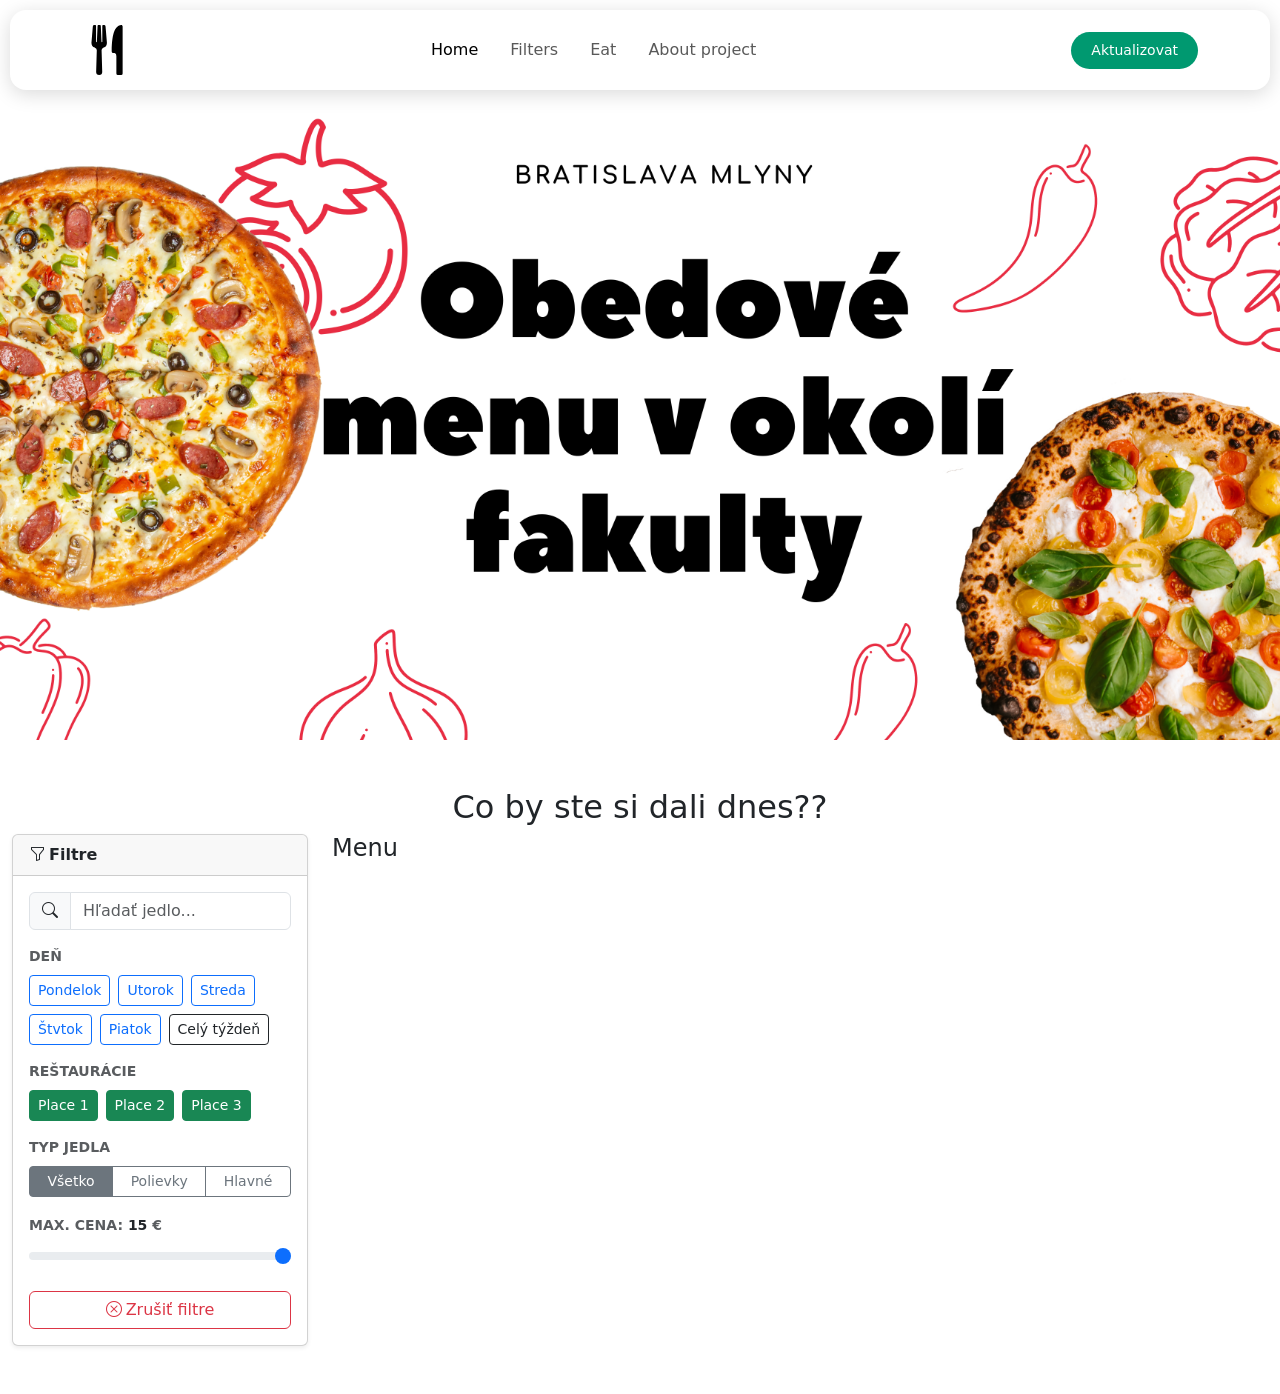
==== index.html @ f9eaac01 "Create a beta filter menu" ====
<!DOCTYPE html>
<html lang="en">

<head>
    <meta charset="UTF-8">
    <meta name="viewport" content="width=device-width, initial-scale=1.0">
    <title>Document</title>


    <link rel="stylesheet" href="./Style/Style.css">
    <link href="https://cdn.jsdelivr.net/npm/bootstrap@5.3.8/dist/css/bootstrap.min.css" rel="stylesheet"
        integrity="sha384-sRIl4kxILFvY47J16cr9ZwB07vP4J8+LH7qKQnuqkuIAvNWLzeN8tE5YBujZqJLB" crossorigin="anonymous">
    <link href="https://cdn.jsdelivr.net/npm/bootstrap-icons@1.11.3/font/bootstrap-icons.min.css" rel="stylesheet">

</head>

<body bg-white>

    <header>
        <nav class="navbar navbar-expand-lg">
            <div class="container aling-item-center">
                <a class="navbar-brand me-auto d-flex flex-row" href="#">
                    <img src="./Media/Icons/fork-knife.svg" alt="vudlica" loading="lazy" width="50px">
                </a>
                <div class="offcanvas offcanvas-end" tabindex="-1" id="offcanvasNavbar"
                    aria-labelledby="offcanvasNavbarLabel">
                    <div class="offcanvas-header">
                        <h5 class="offcanvas-title" id="offcanvasNavbarLabel">Restauracie v okoli fakulty</h5>
                        <button type="button" class="btn-close" data-bs-dismiss="offcanvas" aria-label="Close"></button>
                    </div>
                    <div class="offcanvas-body">
                        <ul class="navbar-nav justify-content-center flex-grow-1 pe-3">
                            <li class="nav-item">
                                <a class="nav-link  mx-lg-2 active" aria-current="page" href="#">Home</a>
                            </li>
                            <li class="nav-item">
                                <a class="nav-link mx-lg-2 " href="#">Filters</a>
                            </li>
                            <li class="nav-item">
                                <a class="nav-link  mx-lg-2" aria-current="page" href="#">Eat</a>
                            </li>
                            <li class="nav-item">
                                <a class="nav-link mx-lg-2 " href="#">About project</a>
                            </li>
                        </ul>
                    </div>
                </div>

                <div class="d-flex flex-column align-item-center justify-content-center">
                    <a href="#" class="authorization-button">Aktualizovat</a>
                </div>

                <button class="navbar-toggler pe-0" type="button" data-bs-toggle="offcanvas"
                    data-bs-target="#offcanvasNavbar" aria-controls="offcanvasNavbar" aria-label="Toggle navigation">
                    <span class="navbar-toggler-icon"></span>
                </button>
            </div>
        </nav>
    </header>

    <section class="poster w-100">
        <img src="./Media/Images/Poster1.png" class="d-block w-100" alt="...">
    </section>

    <main class="container-fluid py-5">

        <h2 class="text-center">Co by ste si dali dnes??</h2>

        <div class="row g-4">

            <aside class="col-lg-3">
                <section class="card shadow-sm sticky-lg-top" aria-label="Filtre menu">
                    <div class="card-header d-flex justify-content-between align-items-center">
                        <span class="fw-semibold"><i class="bi bi-funnel me-1"></i>Filtre</span>
                        <button class="btn btn-sm btn-outline-secondary d-lg-none" type="button">Zobraziť</button>
                    </div>

                    <form id="filters" class="card-body collapse d-lg-block">
                        <div class="input-group mb-3">
                            <span class="input-group-text"><i class="bi bi-search"></i></span>
                            <input type="search" class="form-control" name="query" placeholder="Hľadať jedlo...">
                        </div>

                        <div class="mb-3">
                            <div class="form-label small text-uppercase text-body-secondary fw-semibold">Deň</div>
                            <div class="d-flex flex-wrap gap-2">
                                <input type="radio" class="btn-check" autocomplete="off">
                                <label class="btn btn-outline-primary btn-sm">Pondelok</label>

                                <input type="radio" class="btn-check" autocomplete="off">
                                <label class="btn btn-outline-primary btn-sm">Utorok</label>

                                <input type="radio" class="btn-check" autocomplete="off">
                                <label class="btn btn-outline-primary btn-sm">Streda</label>

                                <input type="radio" class="btn-check" autocomplete="off">
                                <label class="btn btn-outline-primary btn-sm">Štvtok</label>

                                <input type="radio" class="btn-check" autocomplete="off">
                                <label class="btn btn-outline-primary btn-sm">Piatok</label>

                                <input type="radio" class="btn-check" autocomplete="off">
                                <label class="btn btn-outline-dark btn-sm">Celý týždeň</label>
                            </div>
                        </div>

                        <div class="mb-3">
                            <div class="form-label small text-uppercase text-body-secondary fw-semibold">Reštaurácie</div>
                            <div class="d-flex flex-wrap gap-2">
                                <input type="checkbox" class="btn-check" autocomplete="off" checked>
                                <label class="btn btn-outline-success btn-sm">Place 1</label>

                                <input type="checkbox" class="btn-check" autocomplete="off" checked>
                                <label class="btn btn-outline-success btn-sm">Place 2</label>

                                <input type="checkbox" class="btn-check" autocomplete="off" checked>
                                <label class="btn btn-outline-success btn-sm">Place 3</label>
                            </div>
                        </div>

                        <div class="mb-3">
                            <div class="form-label small text-uppercase text-body-secondary fw-semibold">Typ jedla</div>
                            <div class="btn-group w-100" role="group">
                                <input type="radio" class="btn-check" id="t-all" value="all" autocomplete="off" checked>
                                <label class="btn btn-outline-secondary btn-sm">Všetko</label>

                                <input type="radio" class="btn-check" id="t-soup" value="polievka" autocomplete="off">
                                <label class="btn btn-outline-secondary btn-sm">Polievky</label>

                                <input type="radio" class="btn-check" value="hlavne" autocomplete="off">
                                <label class="btn btn-outline-secondary btn-sm">Hlavné</label>
                            </div>
                        </div>

                        <div class="mb-3">
                            <label for="maxPrice"
                                class="form-label small text-uppercase text-body-secondary fw-semibold">
                                Max. cena: <output class="text-body">15</output> €
                            </label>
                            <input type="range" class="form-range" min="3" max="15"
                                step="0.5" value="15">
                        </div>

                        <button type="reset" class="btn btn-outline-danger w-100">
                            <i class="bi bi-x-circle me-1"></i>Zrušiť filtre
                        </button>
                    </form>
                </section>
            </aside>

            <section class="col-lg-9">
                <div class="d-flex justify-content-between align-items-center mb-3">
                    <h2 class="h4 mb-0">Menu</h2>
                    <span class="badge text-bg-secondary"></span>
                </div>
                <div>
                    
                </div>
            </section>

        </div>
    </main>

    <script src="https://cdn.jsdelivr.net/npm/bootstrap@5.3.8/dist/js/bootstrap.bundle.min.js"
        integrity="sha384-FKyoEForCGlyvwx9Hj09JcYn3nv7wiPVlz7YYwJrWVcXK/BmnVDxM+D2scQbITxI"
        crossorigin="anonymous"></script>
</body>

</html>
---- Style/Style.css ----
.authorization-button {
    background-color: #009970;
    color: #fff;
    font-size: 14px;
    padding: 8px 20px;
    border-radius: 50px;
    text-decoration: none;
    transition: 0.3s background-color;
}

.navbar-brand {
    font-weight: 500;
    color: #009970 !important; 
    font-size: 24px !important;
    transition: 0.3 color;
}

.navbar {
    background-color: #fff;
    height: 80px;
    margin: 10px;
    border-radius: 16px;
    padding: 0.5rem;

    box-shadow: 0 4px 20px rgba(0, 0, 0, 0.15);
}

.authorization-button:hover {
    background-color: #00b383;
}

.navbar-toggler {
    border: none;
    font-size: 1.25rem;
}

.navbar-toggler:focus, .btn-close:focus {
    box-shadow: none;
    outline: none;

}

.nav-link {
    color: #666777;
    font-weight: 500;

    position: relative;
}

.nav-link:hover, .nav-link.active {
    color: #000;
}

@media(min-width: 991px) {

    .nav-link::before {
        content: "";
        position: absolute;
        bottom: 0;
        left: 50%;
        transform: translateX(-50%);
        width: 0;
        height: 2px;
        background-color: #009970;
        visibility: hidden;
        transition: 0.3 ease-in-out;
    }

    .nav-link:hover::before, .nav-link.acitive::before {
        width: 100%;
        visibility: visible;

    }
}
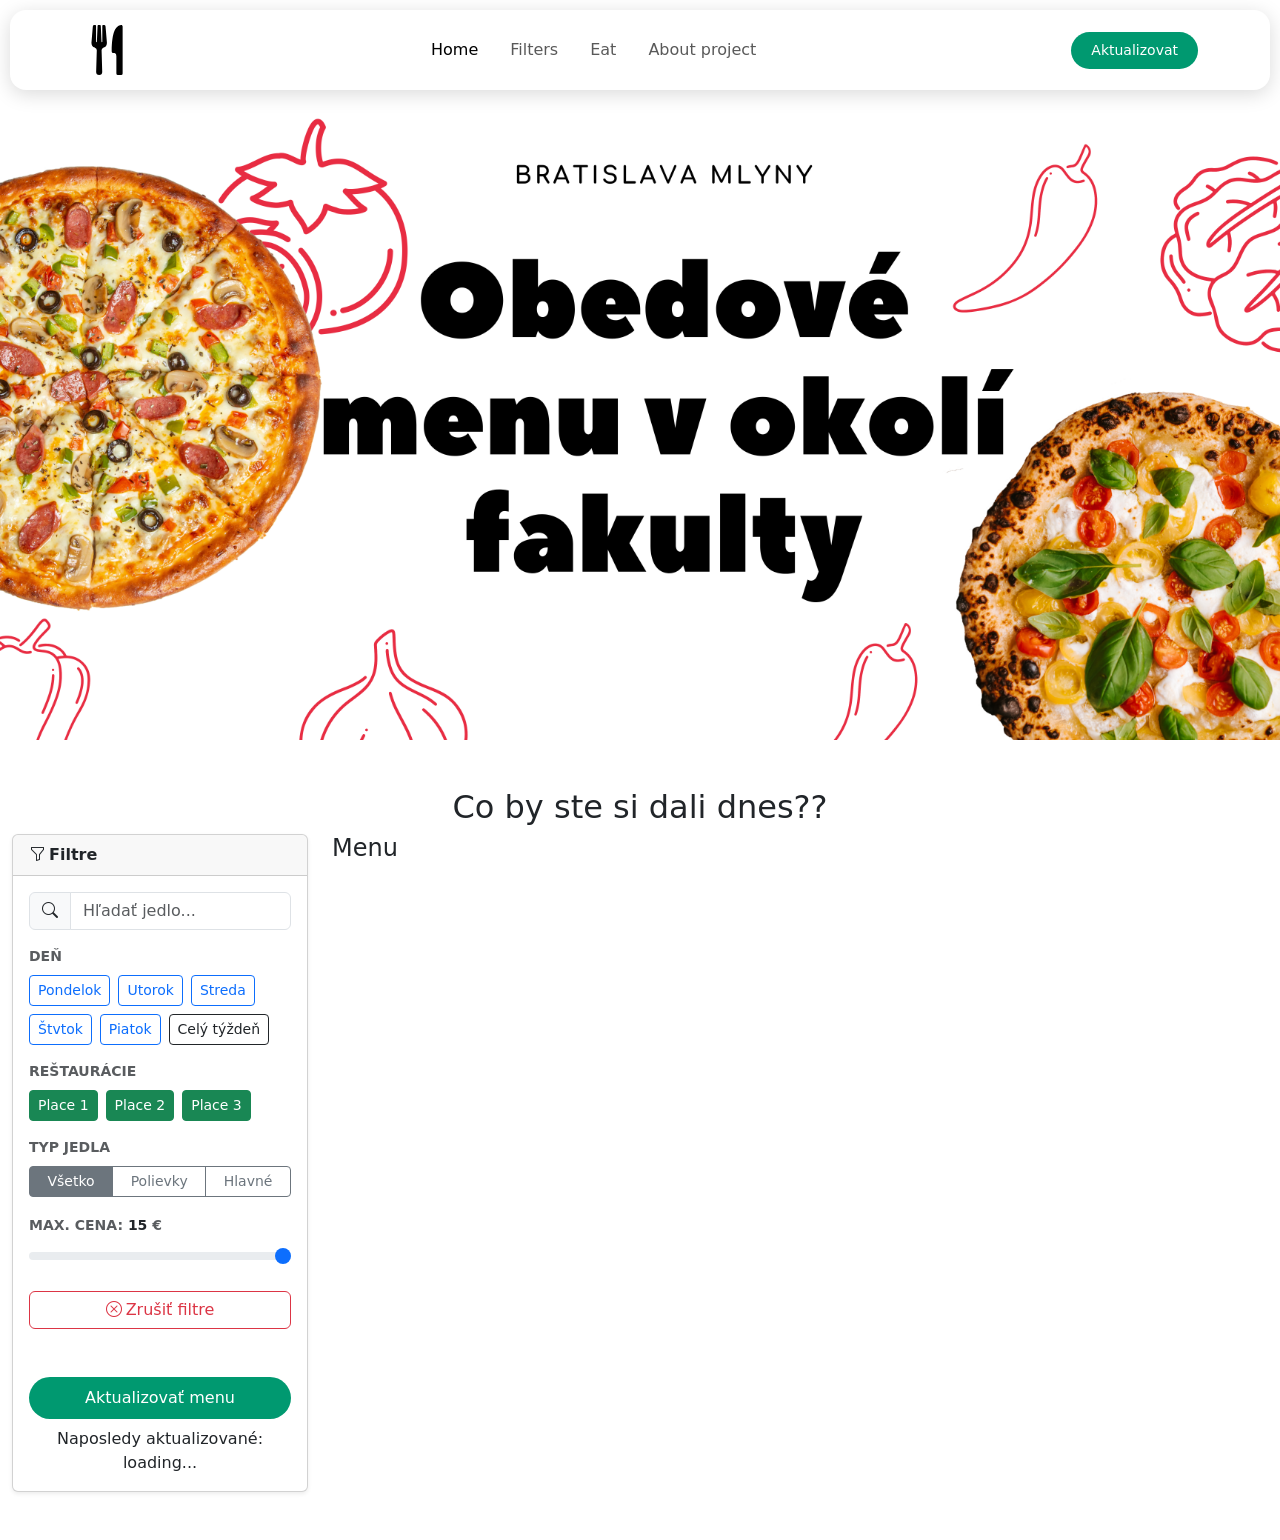
==== commit fb8a62c4: "Update filter menu, make buttons more usefull" ====
--- a/index.html
+++ b/index.html
@@ -72,78 +72,101 @@
                 <section class="card shadow-sm sticky-lg-top" aria-label="Filtre menu">
                     <div class="card-header d-flex justify-content-between align-items-center">
                         <span class="fw-semibold"><i class="bi bi-funnel me-1"></i>Filtre</span>
-                        <button class="btn btn-sm btn-outline-secondary d-lg-none" type="button">Zobraziť</button>
+                        <button class="btn btn-sm btn-outline-secondary d-lg-none" type="button"
+                            data-bs-toggle="collapse" data-bs-target="#filters" aria-expanded="false"
+                            aria-controls="filters">Zobraziť</button>
                     </div>
 
                     <form id="filters" class="card-body collapse d-lg-block">
                         <div class="input-group mb-3">
                             <span class="input-group-text"><i class="bi bi-search"></i></span>
-                            <input type="search" class="form-control" name="query" placeholder="Hľadať jedlo...">
+                            <input type="search" class="form-control" name="query" aria-label="Hľadať jedlo"
+                                placeholder="Hľadať jedlo...">
                         </div>
 
                         <div class="mb-3">
                             <div class="form-label small text-uppercase text-body-secondary fw-semibold">Deň</div>
                             <div class="d-flex flex-wrap gap-2">
-                                <input type="radio" class="btn-check" autocomplete="off">
-                                <label class="btn btn-outline-primary btn-sm">Pondelok</label>
+                                <input type="radio" class="btn-check" name="day" id="day-1" value="1"
+                                    autocomplete="off">
+                                <label class="btn btn-outline-primary btn-sm" for="day-1">Pondelok</label>
 
-                                <input type="radio" class="btn-check" autocomplete="off">
-                                <label class="btn btn-outline-primary btn-sm">Utorok</label>
+                                <input type="radio" class="btn-check" name="day" id="day-2" value="2"
+                                    autocomplete="off">
+                                <label class="btn btn-outline-primary btn-sm" for="day-2">Utorok</label>
 
-                                <input type="radio" class="btn-check" autocomplete="off">
-                                <label class="btn btn-outline-primary btn-sm">Streda</label>
+                                <input type="radio" class="btn-check" name="day" id="day-3" value="3"
+                                    autocomplete="off">
+                                <label class="btn btn-outline-primary btn-sm" for="day-3">Streda</label>
 
-                                <input type="radio" class="btn-check" autocomplete="off">
-                                <label class="btn btn-outline-primary btn-sm">Štvtok</label>
+                                <input type="radio" class="btn-check" name="day" id="day-4" value="4"
+                                    autocomplete="off">
+                                <label class="btn btn-outline-primary btn-sm" for="day-4">Štvtok</label>
 
-                                <input type="radio" class="btn-check" autocomplete="off">
-                                <label class="btn btn-outline-primary btn-sm">Piatok</label>
+                                <input type="radio" class="btn-check" name="day" id="day-5" value="5"
+                                    autocomplete="off">
+                                <label class="btn btn-outline-primary btn-sm" for="day-5">Piatok</label>
 
-                                <input type="radio" class="btn-check" autocomplete="off">
-                                <label class="btn btn-outline-dark btn-sm">Celý týždeň</label>
+                                <input type="radio" class="btn-check" name="day" id="day-all" value="day-all"
+                                    autocomplete="off">
+                                <label class="btn btn-outline-dark btn-sm" for="day-all">Celý týždeň</label>
                             </div>
                         </div>
 
                         <div class="mb-3">
-                            <div class="form-label small text-uppercase text-body-secondary fw-semibold">Reštaurácie</div>
+                            <div class="form-label small text-uppercase text-body-secondary fw-semibold">Reštaurácie
+                            </div>
                             <div class="d-flex flex-wrap gap-2">
-                                <input type="checkbox" class="btn-check" autocomplete="off" checked>
-                                <label class="btn btn-outline-success btn-sm">Place 1</label>
+                                <input type="checkbox" name="places" id="r-1" value="place1" class="btn-check"
+                                    autocomplete="off" checked>
+                                <label class="btn btn-outline-success btn-sm" for="r-1">Place 1</label>
 
-                                <input type="checkbox" class="btn-check" autocomplete="off" checked>
-                                <label class="btn btn-outline-success btn-sm">Place 2</label>
+                                <input type="checkbox" name="places" id="r-2" value="place2" class="btn-check"
+                                    autocomplete="off" checked>
+                                <label class="btn btn-outline-success btn-sm" for="r-2">Place 2</label>
 
-                                <input type="checkbox" class="btn-check" autocomplete="off" checked>
-                                <label class="btn btn-outline-success btn-sm">Place 3</label>
+                                <input type="checkbox" name="places" id="r-3" value="place3" class="btn-check"
+                                    autocomplete="off" checked>
+                                <label class="btn btn-outline-success btn-sm" for="r-3">Place 3</label>
                             </div>
                         </div>
 
                         <div class="mb-3">
                             <div class="form-label small text-uppercase text-body-secondary fw-semibold">Typ jedla</div>
                             <div class="btn-group w-100" role="group">
-                                <input type="radio" class="btn-check" id="t-all" value="all" autocomplete="off" checked>
-                                <label class="btn btn-outline-secondary btn-sm">Všetko</label>
+                                <input type="radio" class="btn-check" name="t-type" id="t-all" value="all"
+                                    autocomplete="off" checked>
+                                <label class="btn btn-outline-secondary btn-sm" for="t-all">Všetko</label>
 
-                                <input type="radio" class="btn-check" id="t-soup" value="polievka" autocomplete="off">
-                                <label class="btn btn-outline-secondary btn-sm">Polievky</label>
+                                <input type="radio" class="btn-check" name="t-type" id="t-soup" value="polievka"
+                                    autocomplete="off">
+                                <label class="btn btn-outline-secondary btn-sm" for="t-soup">Polievky</label>
 
-                                <input type="radio" class="btn-check" value="hlavne" autocomplete="off">
-                                <label class="btn btn-outline-secondary btn-sm">Hlavné</label>
+                                <input type="radio" class="btn-check" name="t-type" id="t-main" value="hlavne"
+                                    autocomplete="off">
+                                <label class="btn btn-outline-secondary btn-sm" for="t-main">Hlavné</label>
                             </div>
                         </div>
 
                         <div class="mb-3">
                             <label for="maxPrice"
                                 class="form-label small text-uppercase text-body-secondary fw-semibold">
-                                Max. cena: <output class="text-body">15</output> €
+                                Max. cena: <output id="priceOut" class="text-body">15</output> €
                             </label>
-                            <input type="range" class="form-range" min="3" max="15"
+                            <input type="range" class="form-range" id="maxPrice" name="maxPrice" min="3" max="15"
                                 step="0.5" value="15">
                         </div>
 
                         <button type="reset" class="btn btn-outline-danger w-100">
                             <i class="bi bi-x-circle me-1"></i>Zrušiť filtre
                         </button>
+
+                        <div class="reset-data pt-5">
+                            <button type="button" id="updateBtn" class="btn authorization-button w-100">Aktualizovať
+                                menu</button>
+                            <p class="text-center mt-2 mb-0">Naposledy aktualizované: <span
+                                    id="lastUpdate">loading...</span></p>
+                        </div>
                     </form>
                 </section>
             </aside>
@@ -152,9 +175,6 @@
                 <div class="d-flex justify-content-between align-items-center mb-3">
                     <h2 class="h4 mb-0">Menu</h2>
                     <span class="badge text-bg-secondary"></span>
-                </div>
-                <div>
-                    
                 </div>
             </section>
 
--- a/Style/Style.css
+++ b/Style/Style.css
@@ -1,9 +1,9 @@
 .authorization-button {
-    background-color: #009970;
-    color: #fff;
+    background-color: #009970 !important;
+    color: #fff !important;
     font-size: 14px;
-    padding: 8px 20px;
-    border-radius: 50px;
+    padding: 8px 20px !important;
+    border-radius: 50px !important;
     text-decoration: none;
     transition: 0.3s background-color;
 }
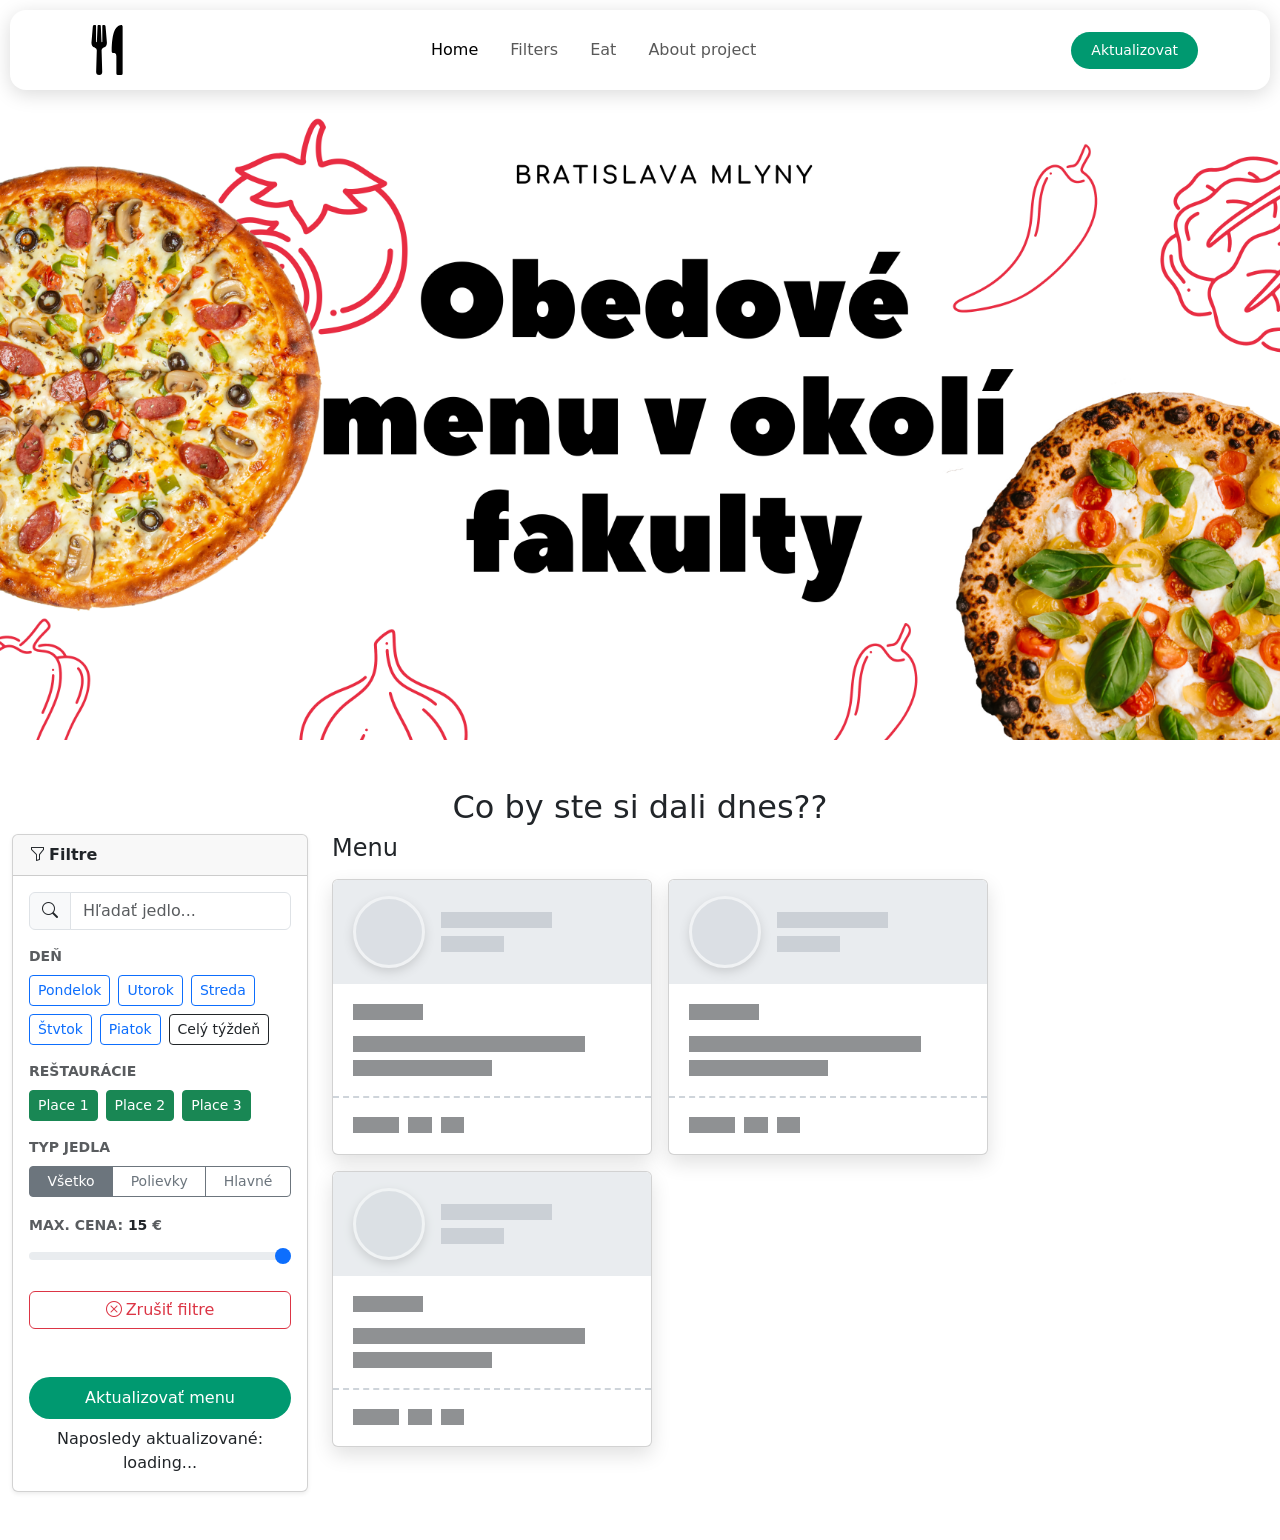
==== commit 196328df: "Add loading, and error templates" ====
--- a/index.html
+++ b/index.html
@@ -176,6 +176,94 @@
                     <h2 class="h4 mb-0">Menu</h2>
                     <span class="badge text-bg-secondary"></span>
                 </div>
+
+                <div id="menu" class="d-flex flex-wrap gap-3">
+                   <!-- LOADING -->
+                    <div id="menuLoading" class="d-flex flex-wrap gap-3 placeholder-glow" role="status">
+                        <span class="visually-hidden">Načítavam menu…</span>
+
+                        <article class="card dish-card dish-card--skeleton" aria-hidden="true">
+                            <header class="card-header d-flex align-items-center gap-3">
+                                <div class="dish-photo placeholder flex-shrink-0"></div>
+                                <div class="flex-grow-1">
+                                    <span class="placeholder col-7 d-block mb-2"></span>
+                                    <span class="placeholder col-4 d-block"></span>
+                                </div>
+                            </header>
+                            <div class="card-body">
+                                <span class="placeholder col-3 mb-3 d-block"></span>
+                                <span class="placeholder col-10 d-block mb-2"></span>
+                                <span class="placeholder col-6 d-block"></span>
+                            </div>
+                            <footer class="card-footer">
+                                <span class="placeholder col-2 me-1"></span>
+                                <span class="placeholder col-1 me-1"></span>
+                                <span class="placeholder col-1"></span>
+                            </footer>
+                        </article>
+
+                        <article class="card dish-card dish-card--skeleton" aria-hidden="true">
+                            <header class="card-header d-flex align-items-center gap-3">
+                                <div class="dish-photo placeholder flex-shrink-0"></div>
+                                <div class="flex-grow-1">
+                                    <span class="placeholder col-7 d-block mb-2"></span>
+                                    <span class="placeholder col-4 d-block"></span>
+                                </div>
+                            </header>
+                            <div class="card-body">
+                                <span class="placeholder col-3 mb-3 d-block"></span>
+                                <span class="placeholder col-10 d-block mb-2"></span>
+                                <span class="placeholder col-6 d-block"></span>
+                            </div>
+                            <footer class="card-footer">
+                                <span class="placeholder col-2 me-1"></span>
+                                <span class="placeholder col-1 me-1"></span>
+                                <span class="placeholder col-1"></span>
+                            </footer>
+                        </article>
+
+                        <article class="card dish-card dish-card--skeleton" aria-hidden="true">
+                            <header class="card-header d-flex align-items-center gap-3">
+                                <div class="dish-photo placeholder flex-shrink-0"></div>
+                                <div class="flex-grow-1">
+                                    <span class="placeholder col-7 d-block mb-2"></span>
+                                    <span class="placeholder col-4 d-block"></span>
+                                </div>
+                            </header>
+                            <div class="card-body">
+                                <span class="placeholder col-3 mb-3 d-block"></span>
+                                <span class="placeholder col-10 d-block mb-2"></span>
+                                <span class="placeholder col-6 d-block"></span>
+                            </div>
+                            <footer class="card-footer">
+                                <span class="placeholder col-2 me-1"></span>
+                                <span class="placeholder col-1 me-1"></span>
+                                <span class="placeholder col-1"></span>
+                            </footer>
+                        </article>
+                    </div>
+
+                    <!-- FILTER ERORR -->
+                    <div id="menuEmpty" class="text-center py-5 m-auto d-none" role="status">
+                        <i class="bi bi-search display-1 text-body-tertiary"></i>
+                        <h3 class="h5 mt-3">Žiadne jedlo sme nenašli</h3>
+                        <p class="text-body-secondary mb-3">Skúste zmeniť filtre alebo vyhľadávanie.</p>
+                        <button type="button" id="clearFiltersBtn" class="btn btn-outline-danger">
+                            <i class="bi bi-x-circle me-1"></i>Zrušiť filtre
+                        </button>
+                    </div>
+
+                    <!-- 3) ВСЯ ЗАГРУЗКА НЕ УДАЛАСЬ -->
+                    <div id="menuError" class="text-center py-5 m-auto d-none" role="alert">
+                        <i class="bi bi-cloud-slash display-1 text-body-tertiary"></i>
+                        <h3 class="h5 mt-3">Menu sa nepodarilo načítať</h3>
+                        <p class="text-body-secondary mb-3">Stránky reštaurácií sú momentálne nedostupné. Skúste to
+                            prosím neskôr.</p>
+                        <button type="button" id="retryBtn" class="btn btn-primary">
+                            <i class="bi bi-arrow-clockwise me-1"></i>Skúsiť znova
+                        </button>
+                    </div>
+                </div>
             </section>
 
         </div>
--- a/Style/Style.css
+++ b/Style/Style.css
@@ -72,3 +72,129 @@
 
     }
 }
+
+
+.dish-card { 
+    width: 20rem; max-width: 100%;
+}
+
+.dish-photo {
+    width: 4.5rem; height: 4.5rem;
+}
+
+/* ===== Základ karty jedla ===== */
+.dish-card {
+  --accent: #e8590c;
+  --accent-dark: #a63d00;
+  --accent-soft: #fff4e6;
+  --header-bg: linear-gradient(135deg, var(--accent), var(--accent-dark));
+
+  width: 20rem;
+  max-width: 100%;
+  border: 0;
+  background: var(--accent-soft);
+  color: #2b2b2b;
+  overflow: hidden;
+  box-shadow: 0 .5rem 1.25rem rgb(0 0 0 / .12);
+  transition: transform .2s ease, box-shadow .2s ease;
+}
+.dish-card:hover {
+  transform: translateY(-.25rem);
+  box-shadow: 0 .9rem 1.75rem rgb(0 0 0 / .18);
+}
+
+.dish-card .card-header {
+  background: var(--header-bg);
+  color: #fff;
+  border: 0;
+  padding: 1rem 1.25rem;
+}
+.dish-card .card-header a { color: #fff; }
+.dish-card .card-header time { color: rgb(255 255 255 / .8); }
+.dish-card .card-body { background: transparent; padding: 1.25rem; }
+.dish-card .card-footer {
+  background: transparent;
+  border-top: 2px dashed var(--accent);
+  padding: .9rem 1.25rem 1.1rem;
+}
+
+/* fotka / emoji v kruhu */
+.dish-photo {
+  width: 4.5rem;
+  height: 4.5rem;
+  border-radius: 50%;
+  background: #fff;
+  border: .2rem solid #fff;
+  box-shadow: 0 .25rem .6rem rgb(0 0 0 / .25);
+  font-size: 2.25rem;
+  line-height: 1;
+}
+
+.dish-type {
+  background: var(--accent);
+  color: #fff;
+  font-size: .7rem;
+  letter-spacing: .06em;
+  text-transform: uppercase;
+}
+.dish-name { font-weight: 700; }
+.dish-price {
+  background: #fff;
+  color: var(--accent-dark);
+  border: 2px solid var(--accent);
+  border-radius: 999px;
+  padding: .1rem .7rem;
+  font-weight: 700;
+  white-space: nowrap;
+}
+.dish-allergen {
+  background: #fff;
+  color:#000 !important;
+  color: var(--accent-dark);
+  border: 1px solid var(--accent);
+}
+
+.dish-card--soup {
+  --accent: #e8590c;
+  --accent-dark: #a63d00;
+  --accent-soft: #fff4e6;
+  --header-bg:
+    radial-gradient(circle at 88% 22%, rgb(255 255 255 / .28) 0 .6rem, transparent .65rem),
+    radial-gradient(circle at 72% 75%, rgb(255 255 255 / .18) 0 .95rem, transparent 1rem),
+    linear-gradient(135deg, #ff922b, #e8590c);
+  border-radius: 1rem 1rem 3rem 3rem;
+}
+
+.dish-card--main {
+  --accent: #c92a2a;
+  --accent-dark: #7a1717;
+  --accent-soft: #fff5f5;
+  --header-bg:
+    repeating-linear-gradient(135deg, rgb(255 255 255 / .09) 0 .6rem, transparent .6rem 1.2rem),
+    linear-gradient(135deg, #e03131, #7a1717);
+  border-radius: .5rem;
+}
+.dish-card--main .dish-name { font-size: 1.1rem; }
+
+.dish-card--salad {
+  --accent: #2f9e44;
+  --accent-dark: #1f6b2e;
+  --accent-soft: #ebfbee;
+  --header-bg:
+    radial-gradient(circle at 12% 88%, rgb(255 255 255 / .25) 0 1rem, transparent 1.05rem),
+    radial-gradient(circle at 90% 28%, rgb(255 255 255 / .2) 0 .7rem, transparent .75rem),
+    linear-gradient(135deg, #51cf66, #2b8a3e);
+  border-radius: 2rem .5rem 2rem .5rem;
+}
+
+.dish-card--skeleton {
+  --accent: #ced4da;
+  --accent-dark: #adb5bd;
+  --accent-soft: #f8f9fa;
+  --header-bg: #e9ecef;
+  color: #adb5bd;
+  pointer-events: none;
+}
+.dish-card--skeleton:hover { transform: none; }
+.dish-card--skeleton .card-header { color: #adb5bd; }
+.dish-card--skeleton .dish-photo { background-color: #ced4da; border-color: #f8f9fa; }
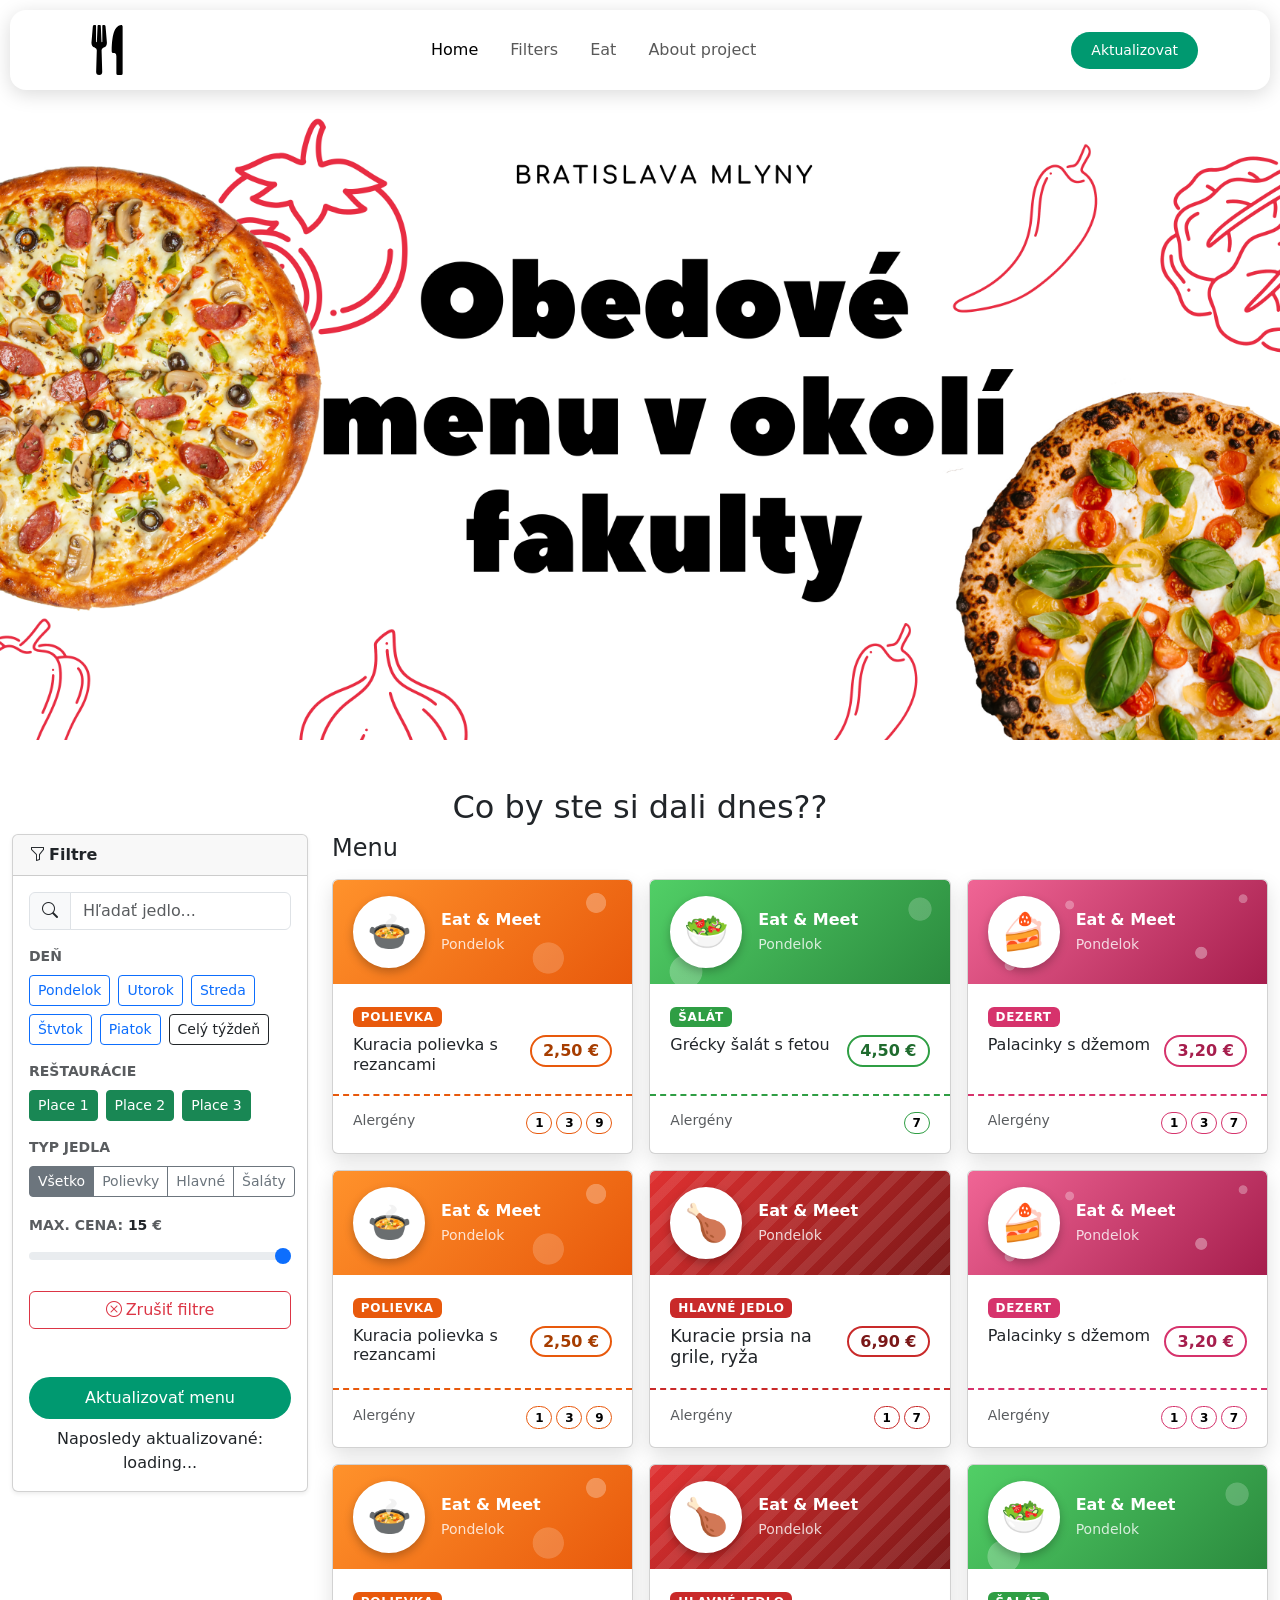
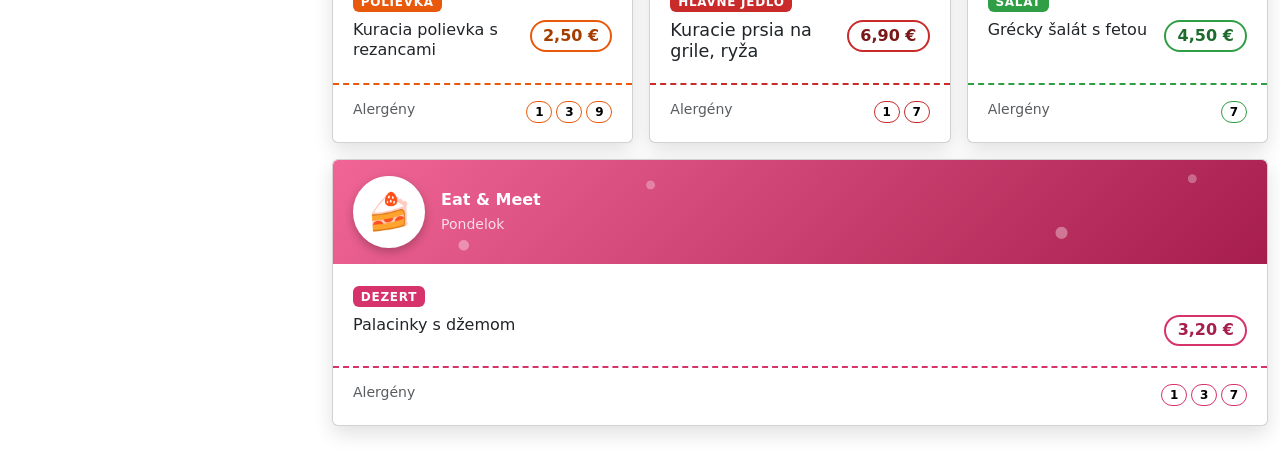
==== commit 57c1abc0: "Append a logic for append a templated elements to menu" ====
--- a/index.html
+++ b/index.html
@@ -12,6 +12,7 @@
         integrity="sha384-sRIl4kxILFvY47J16cr9ZwB07vP4J8+LH7qKQnuqkuIAvNWLzeN8tE5YBujZqJLB" crossorigin="anonymous">
     <link href="https://cdn.jsdelivr.net/npm/bootstrap-icons@1.11.3/font/bootstrap-icons.min.css" rel="stylesheet">
 
+    <script src="https://code.jquery.com/jquery-3.7.1.min.js"></script>
 </head>
 
 <body bg-white>
@@ -145,6 +146,10 @@
                                 <input type="radio" class="btn-check" name="t-type" id="t-main" value="hlavne"
                                     autocomplete="off">
                                 <label class="btn btn-outline-secondary btn-sm" for="t-main">Hlavné</label>
+
+                                <input type="radio" class="btn-check" name="type" id="t-salad" value="salad"
+                                    autocomplete="off">
+                                <label class="btn btn-outline-secondary btn-sm" for="t-salad">Šaláty</label>
                             </div>
                         </div>
 
@@ -177,9 +182,9 @@
                     <span class="badge text-bg-secondary"></span>
                 </div>
 
-                <div id="menu" class="d-flex flex-wrap gap-3">
-                   <!-- LOADING -->
-                    <div id="menuLoading" class="d-flex flex-wrap gap-3 placeholder-glow" role="status">
+                <div id="menu" class="d-flex flex-wrap justify-content-center gap-3">
+                    <!-- LOADING -->
+                    <div id="menuLoading" class="d-flex flex-wrap gap-3 placeholder-glow d-none" role="status">
                         <span class="visually-hidden">Načítavam menu…</span>
 
                         <article class="card dish-card dish-card--skeleton" aria-hidden="true">
@@ -272,6 +277,8 @@
     <script src="https://cdn.jsdelivr.net/npm/bootstrap@5.3.8/dist/js/bootstrap.bundle.min.js"
         integrity="sha384-FKyoEForCGlyvwx9Hj09JcYn3nv7wiPVlz7YYwJrWVcXK/BmnVDxM+D2scQbITxI"
         crossorigin="anonymous"></script>
+
+    <script src="./Js/script.js"></script>
 </body>
 
 </html>
--- a/Style/Style.css
+++ b/Style/Style.css
@@ -74,15 +74,19 @@
 }
 
 
-.dish-card { 
-    width: 20rem; max-width: 100%;
+.dish-card {
+  --card-min: 18rem;
+  --card-max: 24rem;
+
+  flex: 1 1 var(--card-min);         
+  min-width: min(var(--card-min), 100%);
+  max-width: var(--card-max);
 }
 
 .dish-photo {
     width: 4.5rem; height: 4.5rem;
 }
 
-/* ===== Základ karty jedla ===== */
 .dish-card {
   --accent: #e8590c;
   --accent-dark: #a63d00;
@@ -187,6 +191,19 @@
   border-radius: 2rem .5rem 2rem .5rem;
 }
 
+.dish-card--sweet {
+  --accent: #d6336c;
+  --accent-dark: #a61e4d;
+  --accent-soft: #fff0f6;
+  --header-bg:
+    radial-gradient(circle at 14% 82%, rgb(255 255 255 / .35) 0 .3rem, transparent .35rem),
+    radial-gradient(circle at 34% 24%, rgb(255 255 255 / .3) 0 .25rem, transparent .3rem),
+    radial-gradient(circle at 78% 70%, rgb(255 255 255 / .35) 0 .35rem, transparent .4rem),
+    radial-gradient(circle at 92% 18%, rgb(255 255 255 / .3) 0 .25rem, transparent .3rem),
+    linear-gradient(135deg, #f06595, #a61e4d);
+  border-radius: 1.75rem;
+}
+
 .dish-card--skeleton {
   --accent: #ced4da;
   --accent-dark: #adb5bd;
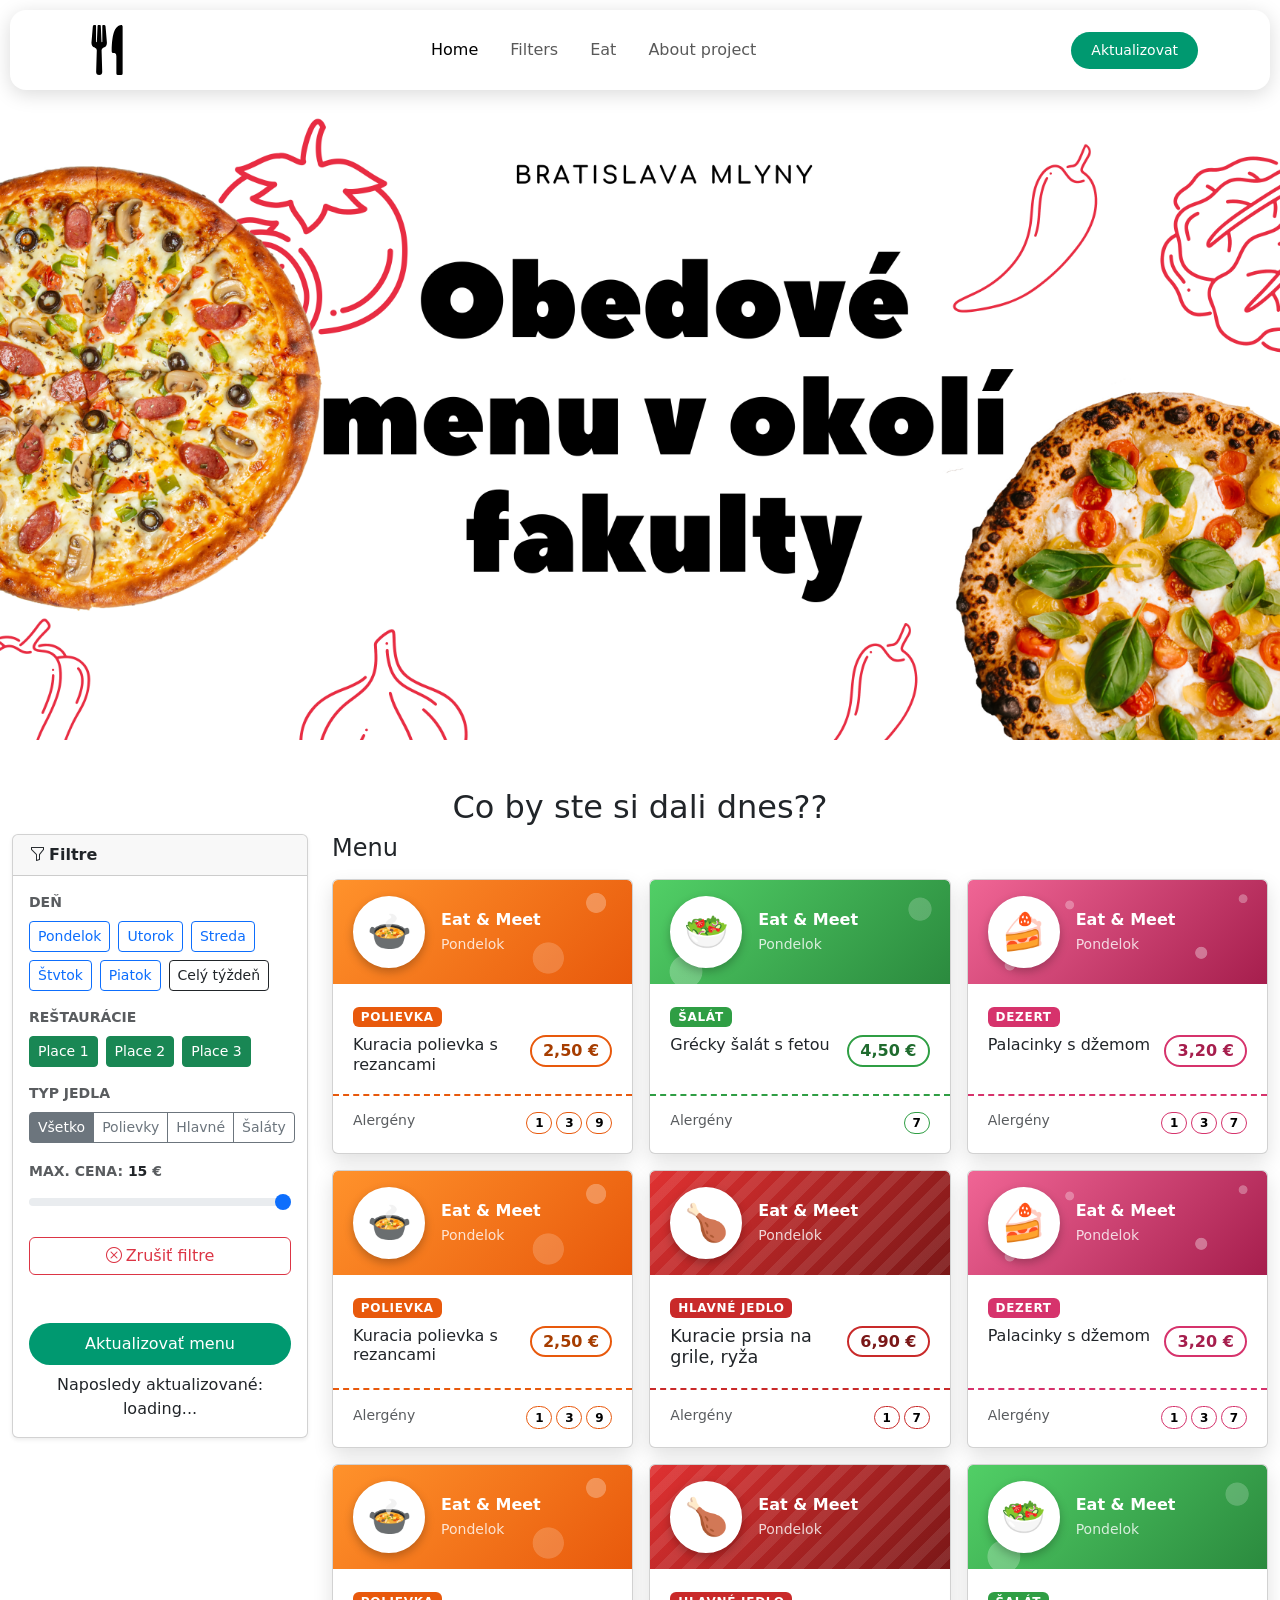
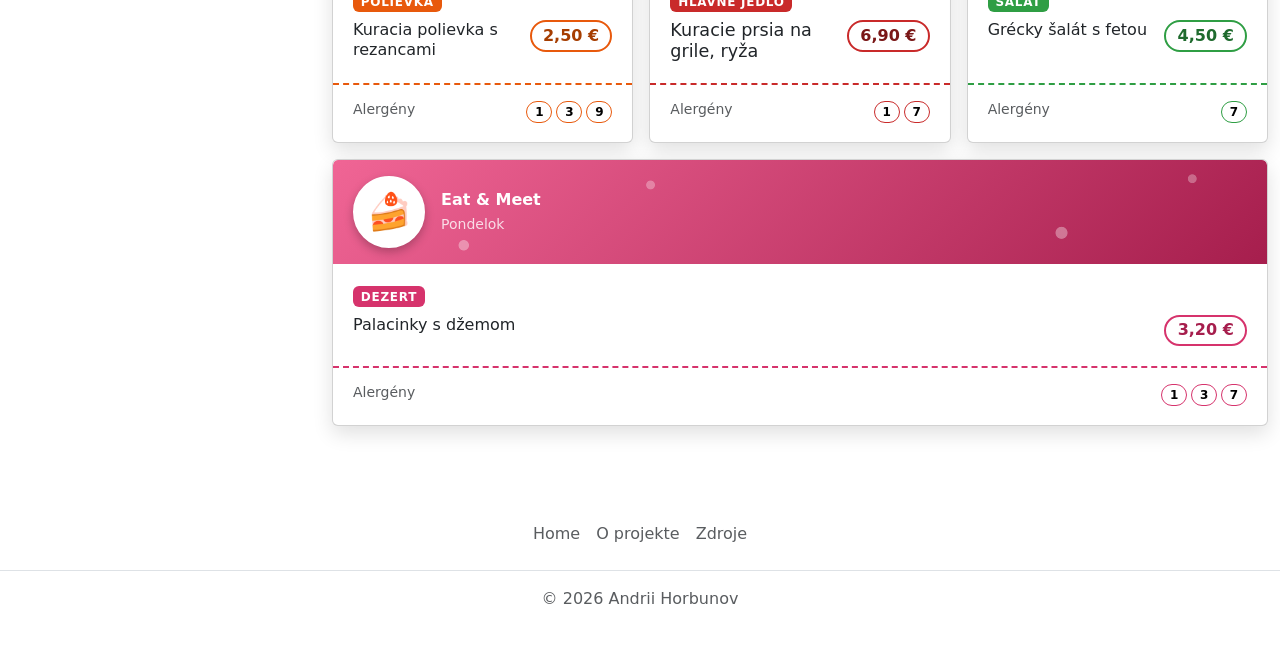
==== commit 52b84315: "Add footer" ====
--- a/index.html
+++ b/index.html
@@ -79,12 +79,6 @@
                     </div>
 
                     <form id="filters" class="card-body collapse d-lg-block">
-                        <div class="input-group mb-3">
-                            <span class="input-group-text"><i class="bi bi-search"></i></span>
-                            <input type="search" class="form-control" name="query" aria-label="Hľadať jedlo"
-                                placeholder="Hľadať jedlo...">
-                        </div>
-
                         <div class="mb-3">
                             <div class="form-label small text-uppercase text-body-secondary fw-semibold">Deň</div>
                             <div class="d-flex flex-wrap gap-2">
@@ -274,6 +268,15 @@
         </div>
     </main>
 
+    <footer class="py-3 my-4">
+        <ul class="nav justify-content-center border-bottom pb-3 mb-3">
+            <li class="nav-item"><a href="#" class="nav-link px-2 text-body-secondary">Home</a></li>
+            <li class="nav-item"><a href="https://github.com/werr2410/Z2_Horbunov" class="nav-link px-2 text-body-secondary">O projekte</a></li>
+            <li class="nav-item"><a href="https://github.com/werr2410/Z2_Horbunov" class="nav-link px-2 text-body-secondary">Zdroje</a></li>
+        </ul>
+        <p class="text-center text-body-secondary">© 2026 Andrii Horbunov</p>
+    </footer>
+
     <script src="https://cdn.jsdelivr.net/npm/bootstrap@5.3.8/dist/js/bootstrap.bundle.min.js"
         integrity="sha384-FKyoEForCGlyvwx9Hj09JcYn3nv7wiPVlz7YYwJrWVcXK/BmnVDxM+D2scQbITxI"
         crossorigin="anonymous"></script>
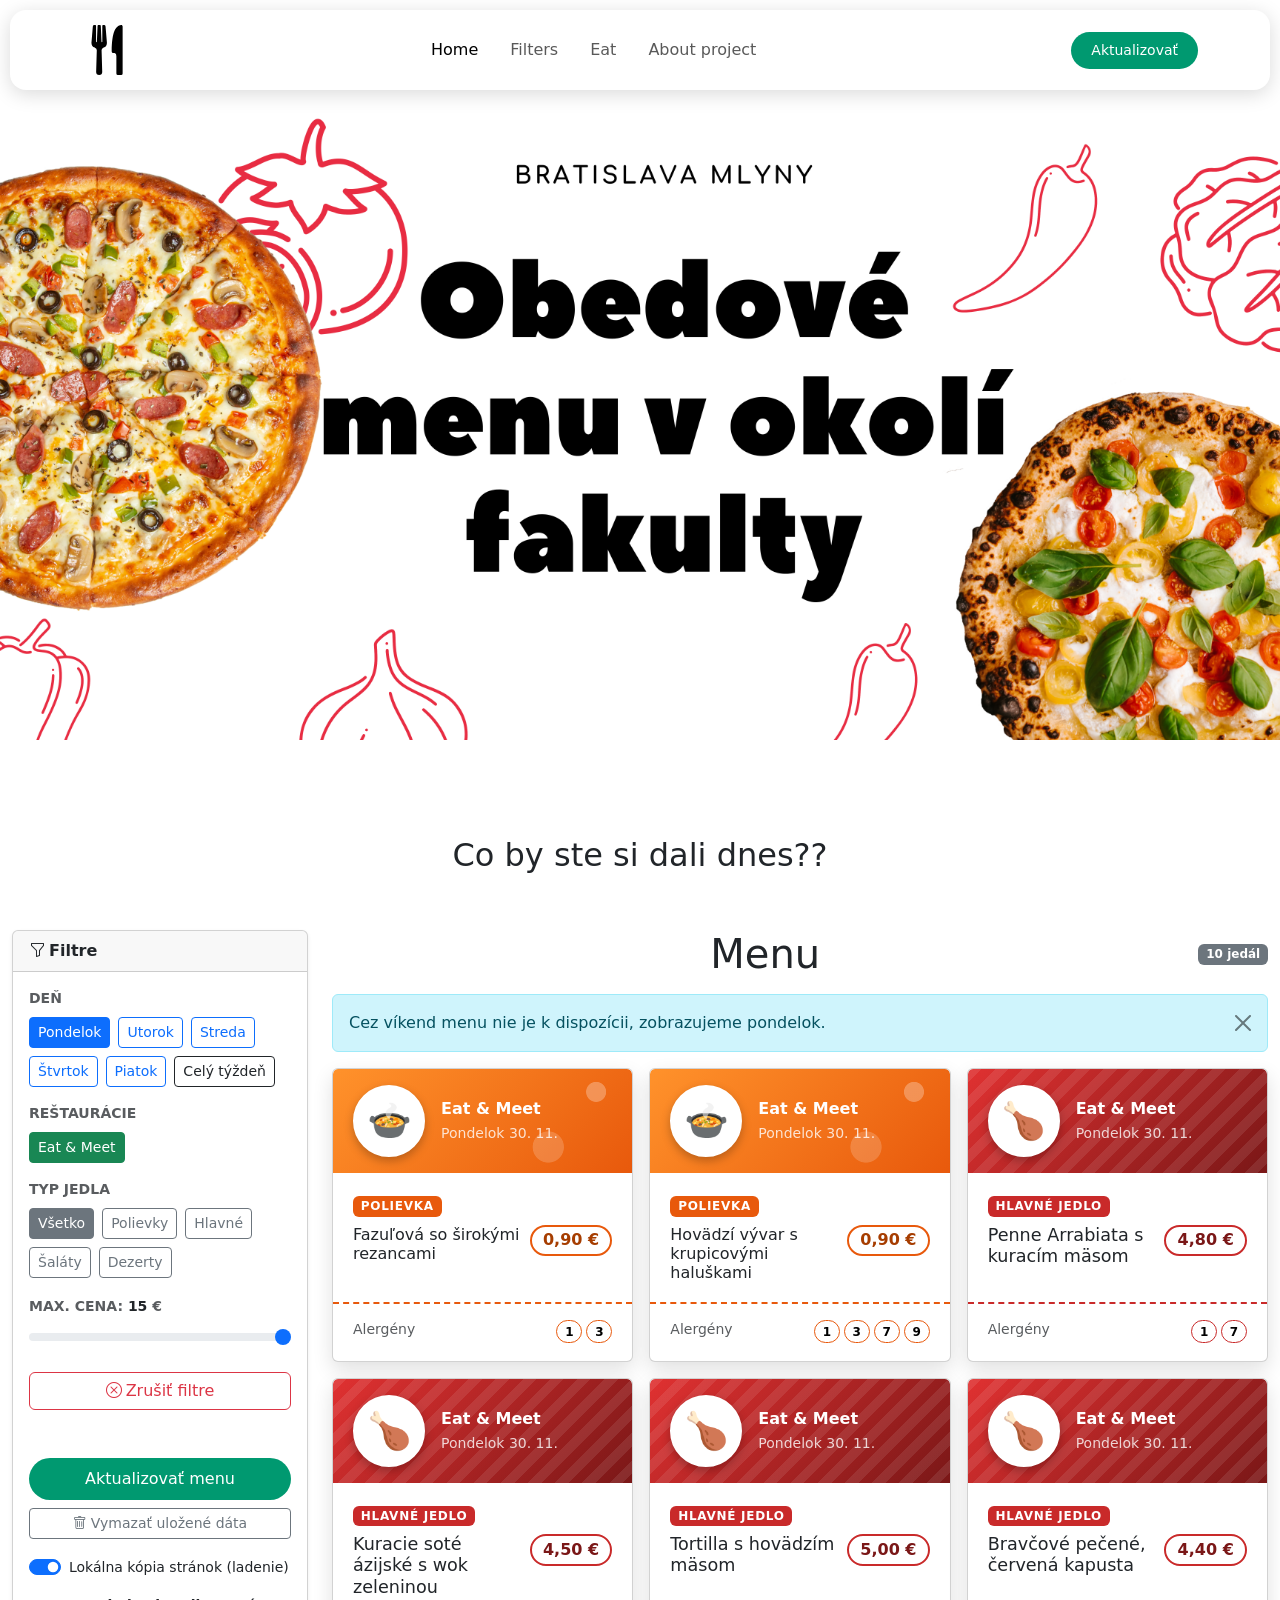
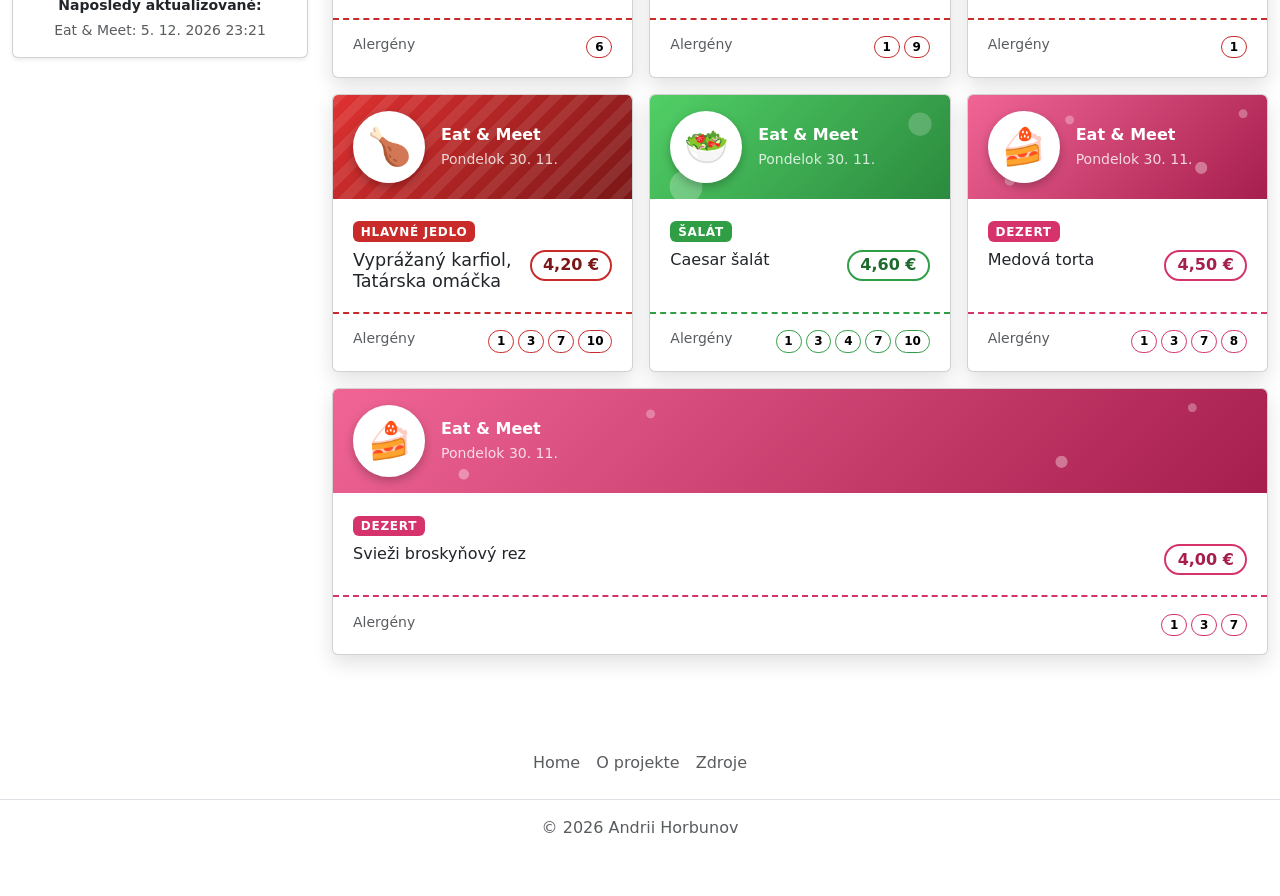
==== commit f1e34c66: "Add local eat and meet parser" ====
--- a/index.html
+++ b/index.html
@@ -48,7 +48,7 @@
                 </div>
 
                 <div class="d-flex flex-column align-item-center justify-content-center">
-                    <a href="#" class="authorization-button">Aktualizovat</a>
+                    <a href="#" id="updateBtnNav" class="authorization-button">Aktualizovať</a>
                 </div>
 
                 <button class="navbar-toggler pe-0" type="button" data-bs-toggle="offcanvas"
@@ -65,7 +65,7 @@
 
     <main class="container-fluid py-5">
 
-        <h2 class="text-center">Co by ste si dali dnes??</h2>
+        <h2 class="text-center p-5">Co by ste si dali dnes??</h2>
 
         <div class="row g-4">
 
@@ -96,13 +96,13 @@
 
                                 <input type="radio" class="btn-check" name="day" id="day-4" value="4"
                                     autocomplete="off">
-                                <label class="btn btn-outline-primary btn-sm" for="day-4">Štvtok</label>
+                                <label class="btn btn-outline-primary btn-sm" for="day-4">Štvrtok</label>
 
                                 <input type="radio" class="btn-check" name="day" id="day-5" value="5"
                                     autocomplete="off">
                                 <label class="btn btn-outline-primary btn-sm" for="day-5">Piatok</label>
 
-                                <input type="radio" class="btn-check" name="day" id="day-all" value="day-all"
+                                <input type="radio" class="btn-check" name="day" id="day-all" value="all"
                                     autocomplete="off">
                                 <label class="btn btn-outline-dark btn-sm" for="day-all">Celý týždeň</label>
                             </div>
@@ -111,39 +111,31 @@
                         <div class="mb-3">
                             <div class="form-label small text-uppercase text-body-secondary fw-semibold">Reštaurácie
                             </div>
-                            <div class="d-flex flex-wrap gap-2">
-                                <input type="checkbox" name="places" id="r-1" value="place1" class="btn-check"
-                                    autocomplete="off" checked>
-                                <label class="btn btn-outline-success btn-sm" for="r-1">Place 1</label>
-
-                                <input type="checkbox" name="places" id="r-2" value="place2" class="btn-check"
-                                    autocomplete="off" checked>
-                                <label class="btn btn-outline-success btn-sm" for="r-2">Place 2</label>
-
-                                <input type="checkbox" name="places" id="r-3" value="place3" class="btn-check"
-                                    autocomplete="off" checked>
-                                <label class="btn btn-outline-success btn-sm" for="r-3">Place 3</label>
-                            </div>
+                            <div id="restaurantFilters" class="d-flex flex-wrap gap-2"></div>
                         </div>
 
                         <div class="mb-3">
                             <div class="form-label small text-uppercase text-body-secondary fw-semibold">Typ jedla</div>
-                            <div class="btn-group w-100" role="group">
+                            <div class="d-flex flex-wrap gap-2" role="radiogroup" aria-label="Typ jedla">
                                 <input type="radio" class="btn-check" name="t-type" id="t-all" value="all"
                                     autocomplete="off" checked>
                                 <label class="btn btn-outline-secondary btn-sm" for="t-all">Všetko</label>
 
-                                <input type="radio" class="btn-check" name="t-type" id="t-soup" value="polievka"
+                                <input type="radio" class="btn-check" name="t-type" id="t-soup" value="soup"
                                     autocomplete="off">
                                 <label class="btn btn-outline-secondary btn-sm" for="t-soup">Polievky</label>
 
-                                <input type="radio" class="btn-check" name="t-type" id="t-main" value="hlavne"
+                                <input type="radio" class="btn-check" name="t-type" id="t-main" value="main"
                                     autocomplete="off">
                                 <label class="btn btn-outline-secondary btn-sm" for="t-main">Hlavné</label>
 
-                                <input type="radio" class="btn-check" name="type" id="t-salad" value="salad"
+                                <input type="radio" class="btn-check" name="t-type" id="t-salad" value="salad"
                                     autocomplete="off">
                                 <label class="btn btn-outline-secondary btn-sm" for="t-salad">Šaláty</label>
+
+                                <input type="radio" class="btn-check" name="t-type" id="t-sweet" value="sweet"
+                                    autocomplete="off">
+                                <label class="btn btn-outline-secondary btn-sm" for="t-sweet">Dezerty</label>
                             </div>
                         </div>
 
@@ -156,15 +148,24 @@
                                 step="0.5" value="15">
                         </div>
 
-                        <button type="reset" class="btn btn-outline-danger w-100">
+                        <button type="button" id="resetFiltersBtn" class="btn btn-outline-danger w-100">
                             <i class="bi bi-x-circle me-1"></i>Zrušiť filtre
                         </button>
 
                         <div class="reset-data pt-5">
-                            <button type="button" id="updateBtn" class="btn authorization-button w-100">Aktualizovať
-                                menu</button>
-                            <p class="text-center mt-2 mb-0">Naposledy aktualizované: <span
-                                    id="lastUpdate">loading...</span></p>
+                            <button type="button" id="updateBtn" class="btn authorization-button w-100">Aktualizovať menu</button>
+                            <button type="button" id="clearDataBtn" class="btn btn-outline-secondary btn-sm w-100 mt-2">
+                                <i class="bi bi-trash me-1"></i>Vymazať uložené dáta
+                            </button>
+
+                            <div class="form-check form-switch mt-3">
+                                <input class="form-check-input" type="checkbox" role="switch" id="sourceLocal"
+                                    autocomplete="off">
+                                <label class="form-check-label small" for="sourceLocal">Lokálna kópia stránok (ladenie)</label>
+                            </div>
+
+                            <p class="text-center small fw-semibold mt-3 mb-1">Naposledy aktualizované:</p>
+                            <ul id="lastUpdate" class="list-unstyled small text-center text-body-secondary mb-0"></ul>
                         </div>
                     </form>
                 </section>
@@ -172,13 +173,18 @@
 
             <section class="col-lg-9">
                 <div class="d-flex justify-content-between align-items-center mb-3">
-                    <h2 class="h4 mb-0">Menu</h2>
-                    <span class="badge text-bg-secondary"></span>
-                </div>
+                    <h2 class="h1 mb-0 w-100 text-center">Menu</h2>
+                    <span id="menuCount" class="badge text-bg-secondary d-none"></span>
+                </div>
+
+                <div id="menuAlerts" aria-live="polite"></div>
 
                 <div id="menu" class="d-flex flex-wrap justify-content-center gap-3">
+                    <!-- ZOZNAM JEDÁL (plní script.js) -->
+                    <div id="dishList" class="d-flex flex-wrap justify-content-center gap-3 w-100 d-none"></div>
+
                     <!-- LOADING -->
-                    <div id="menuLoading" class="d-flex flex-wrap gap-3 placeholder-glow d-none" role="status">
+                    <div id="menuLoading" class="d-flex flex-wrap gap-3 placeholder-glow" role="status">
                         <span class="visually-hidden">Načítavam menu…</span>
 
                         <article class="card dish-card dish-card--skeleton" aria-hidden="true">
--- a/Style/Style.css
+++ b/Style/Style.css
@@ -122,7 +122,6 @@
   padding: .9rem 1.25rem 1.1rem;
 }
 
-/* fotka / emoji v kruhu */
 .dish-photo {
   width: 4.5rem;
   height: 4.5rem;
@@ -214,4 +213,9 @@
 }
 .dish-card--skeleton:hover { transform: none; }
 .dish-card--skeleton .card-header { color: #adb5bd; }
-.dish-card--skeleton .dish-photo { background-color: #ced4da; border-color: #f8f9fa; }+.dish-card--skeleton .dish-photo { background-color: #ced4da; border-color: #f8f9fa; }
+
+.dish-photo { overflow: hidden; }
+.dish-photo img { width: 100%; height: 100%; object-fit: cover; }
+
+#menuAlerts:not(:empty) { margin-bottom: 1rem; }
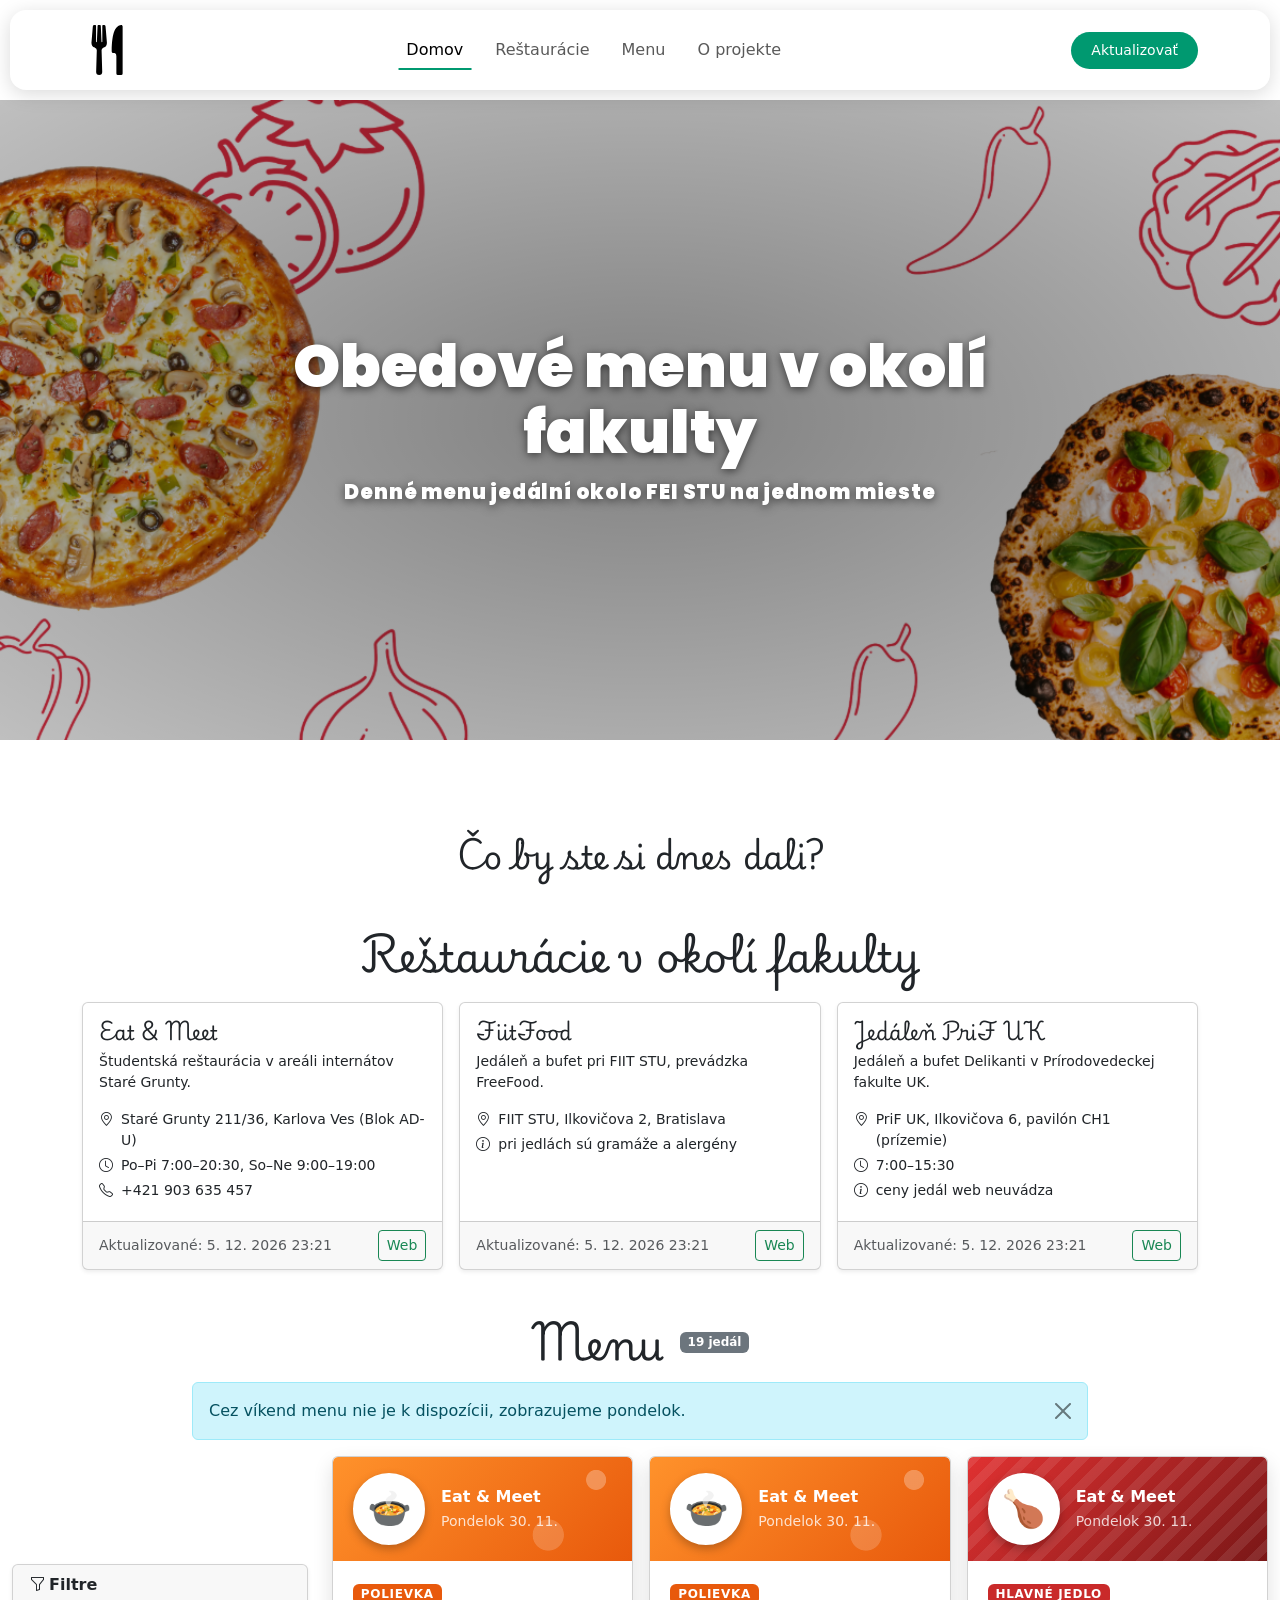
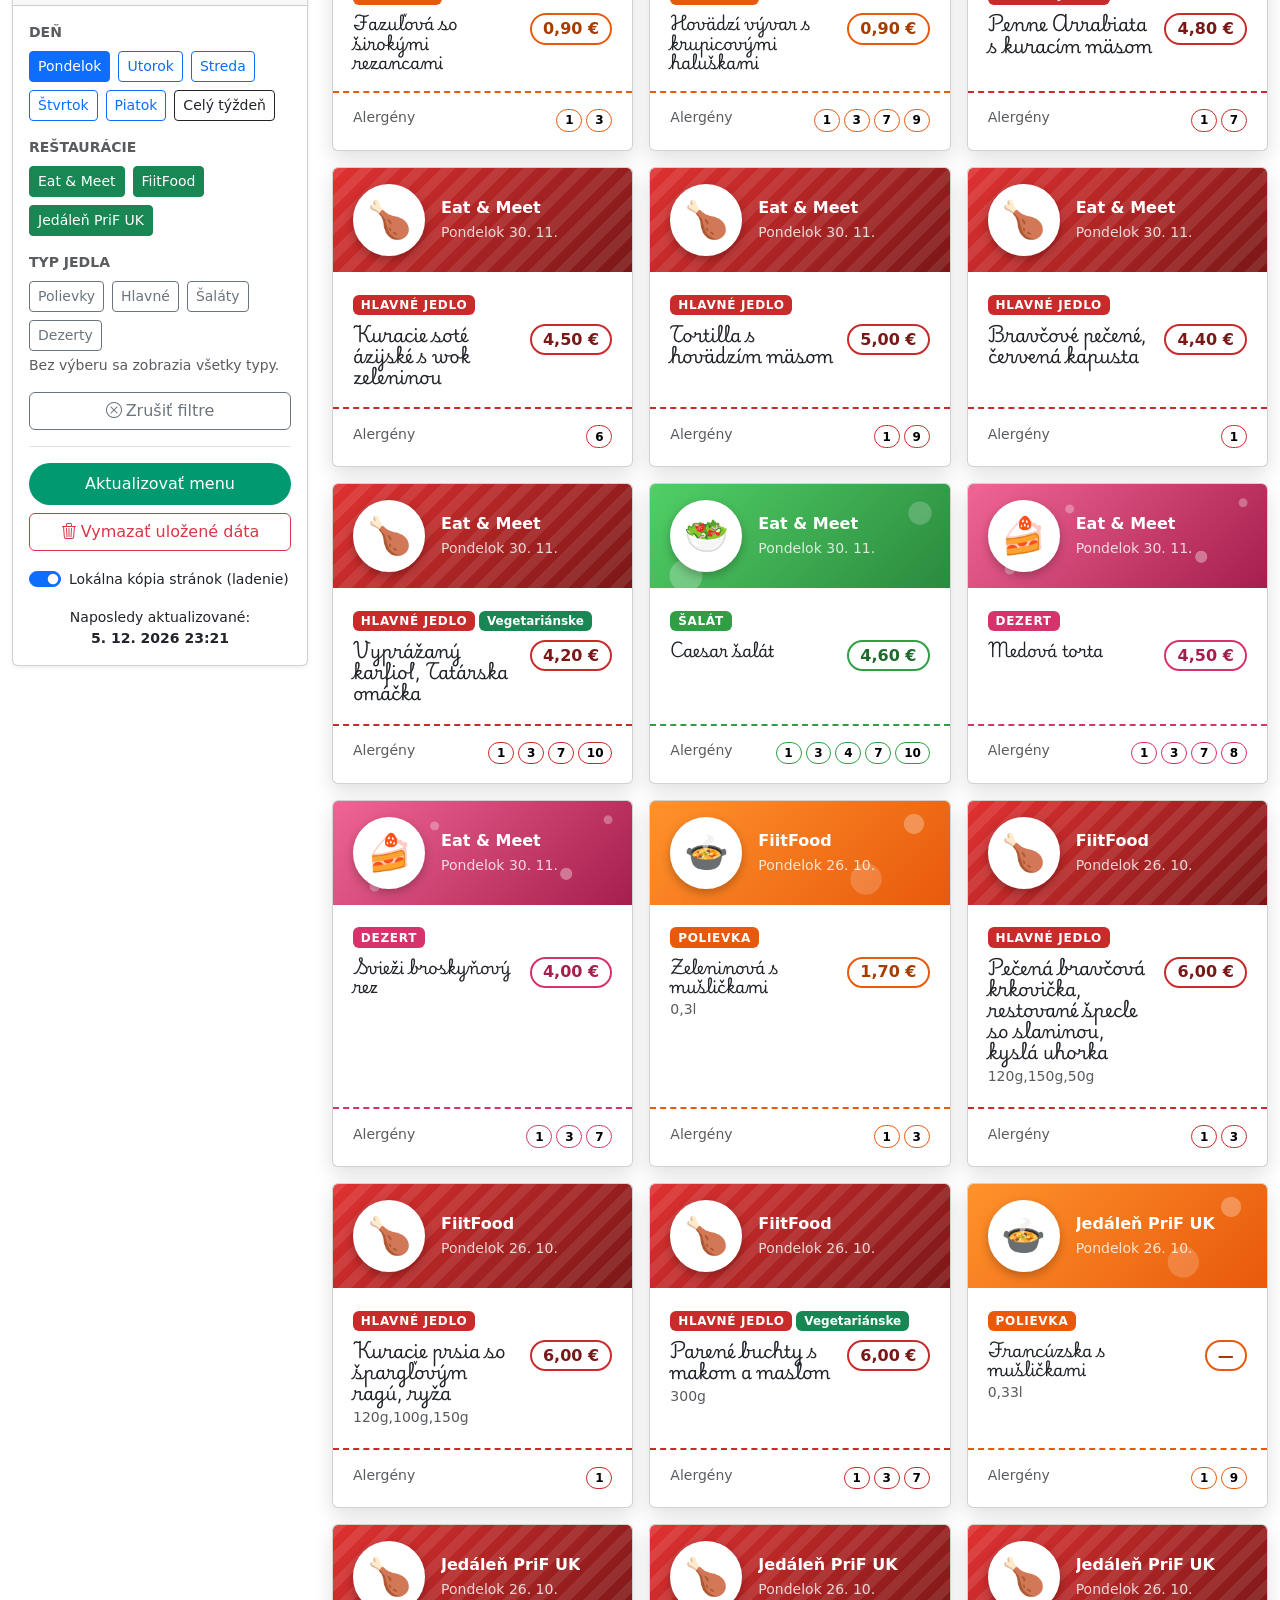
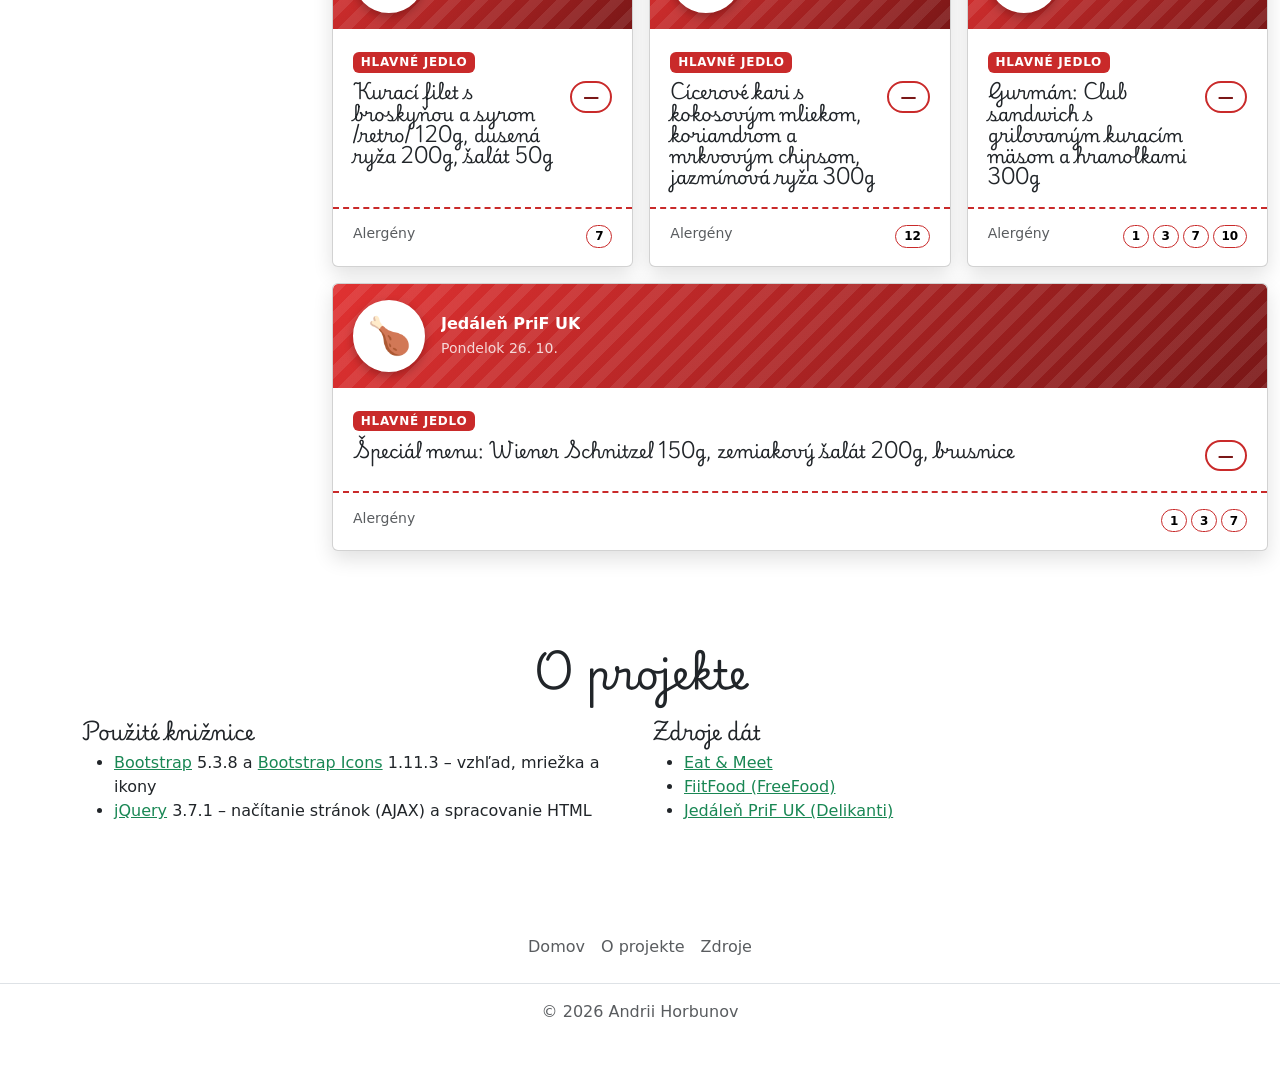
==== commit 7b532959: "Parsers" ====
--- a/index.html
+++ b/index.html
@@ -1,11 +1,17 @@
 <!DOCTYPE html>
-<html lang="en">
+<html lang="sk">
 
 <head>
     <meta charset="UTF-8">
     <meta name="viewport" content="width=device-width, initial-scale=1.0">
-    <title>Document</title>
-
+    <title>Obedové menu v okolí fakulty | FEI STU</title>
+    <meta name="description"
+        content="Denné a týždenné obedové menu jedální a reštaurácií v okolí FEI STU na jednom mieste.">
+    <meta name="author" content="Andrii Horbunov">
+    <meta name="theme-color" content="#009970">
+
+    <link rel="icon" href="./Media/Icons/Icon.png">
+    <link rel="preload" href="./Fonts/Poppins-Black.ttf" as="font" type="font/ttf" crossorigin>
 
     <link rel="stylesheet" href="./Style/Style.css">
     <link href="https://cdn.jsdelivr.net/npm/bootstrap@5.3.8/dist/css/bootstrap.min.css" rel="stylesheet"
@@ -15,271 +21,361 @@
     <script src="https://code.jquery.com/jquery-3.7.1.min.js"></script>
 </head>
 
-<body bg-white>
-
-    <header>
-        <nav class="navbar navbar-expand-lg">
-            <div class="container aling-item-center">
-                <a class="navbar-brand me-auto d-flex flex-row" href="#">
-                    <img src="./Media/Icons/fork-knife.svg" alt="vudlica" loading="lazy" width="50px">
-                </a>
-                <div class="offcanvas offcanvas-end" tabindex="-1" id="offcanvasNavbar"
-                    aria-labelledby="offcanvasNavbarLabel">
-                    <div class="offcanvas-header">
-                        <h5 class="offcanvas-title" id="offcanvasNavbarLabel">Restauracie v okoli fakulty</h5>
-                        <button type="button" class="btn-close" data-bs-dismiss="offcanvas" aria-label="Close"></button>
-                    </div>
-                    <div class="offcanvas-body">
-                        <ul class="navbar-nav justify-content-center flex-grow-1 pe-3">
-                            <li class="nav-item">
-                                <a class="nav-link  mx-lg-2 active" aria-current="page" href="#">Home</a>
-                            </li>
-                            <li class="nav-item">
-                                <a class="nav-link mx-lg-2 " href="#">Filters</a>
-                            </li>
-                            <li class="nav-item">
-                                <a class="nav-link  mx-lg-2" aria-current="page" href="#">Eat</a>
-                            </li>
-                            <li class="nav-item">
-                                <a class="nav-link mx-lg-2 " href="#">About project</a>
-                            </li>
-                        </ul>
-                    </div>
+<body>
+
+    <div id="top" class="page-top">
+        <header class="site-header">
+            <nav class="navbar navbar-expand-lg">
+                <div class="container align-items-center">
+                    <a class="navbar-brand me-auto d-flex flex-row" href="#top">
+                        <img src="./Media/Icons/fork-knife.svg" alt="Domov – vidlica a nôž" width="50" height="50">
+                    </a>
+                    <div class="offcanvas offcanvas-end" tabindex="-1" id="offcanvasNavbar"
+                        aria-labelledby="offcanvasNavbarLabel">
+                        <div class="offcanvas-header">
+                            <h5 class="offcanvas-title" id="offcanvasNavbarLabel">Reštaurácie v okolí fakulty</h5>
+                            <button type="button" class="btn-close" data-bs-dismiss="offcanvas"
+                                aria-label="Close"></button>
+                        </div>
+                        <div class="offcanvas-body">
+                            <ul class="navbar-nav justify-content-center flex-grow-1 pe-3">
+                                <li class="nav-item">
+                                    <a class="nav-link  mx-lg-2 active" aria-current="page" href="#top">Domov</a>
+                                </li>
+                                <li class="nav-item">
+                                    <a class="nav-link mx-lg-2 " href="#restaurants">Reštaurácie</a>
+                                </li>
+                                <li class="nav-item">
+                                    <a class="nav-link  mx-lg-2" href="#menuSection">Menu</a>
+                                </li>
+                                <li class="nav-item">
+                                    <a class="nav-link mx-lg-2 " href="#about">O projekte</a>
+                                </li>
+                            </ul>
+                        </div>
+                    </div>
+
+                    <div class="d-flex flex-column align-items-center justify-content-center">
+                        <a href="#" id="updateBtnNav" class="authorization-button">Aktualizovať</a>
+                    </div>
+
+                    <button class="navbar-toggler pe-0" type="button" data-bs-toggle="offcanvas"
+                        data-bs-target="#offcanvasNavbar" aria-controls="offcanvasNavbar"
+                        aria-label="Toggle navigation">
+                        <span class="navbar-toggler-icon"></span>
+                    </button>
                 </div>
-
-                <div class="d-flex flex-column align-item-center justify-content-center">
-                    <a href="#" id="updateBtnNav" class="authorization-button">Aktualizovať</a>
-                </div>
-
-                <button class="navbar-toggler pe-0" type="button" data-bs-toggle="offcanvas"
-                    data-bs-target="#offcanvasNavbar" aria-controls="offcanvasNavbar" aria-label="Toggle navigation">
-                    <span class="navbar-toggler-icon"></span>
-                </button>
+            </nav>
+        </header>
+
+        <section class="poster w-100" aria-labelledby="siteTitle">
+            <img src="./Media/Images/Poster3-1.png" class="d-block w-100" alt="" width="1200" height="600">
+            <div class="poster-overlay d-flex flex-column align-items-center justify-content-center text-center">
+                <h1 id="siteTitle" class="poster-title">Obedové menu v okolí fakulty</h1>
+                <p class="poster-subtitle d-none d-sm-block">Denné menu jedální okolo FEI STU na jednom mieste</p>
             </div>
-        </nav>
-    </header>
-
-    <section class="poster w-100">
-        <img src="./Media/Images/Poster1.png" class="d-block w-100" alt="...">
-    </section>
-
-    <main class="container-fluid py-5">
-
-        <h2 class="text-center p-5">Co by ste si dali dnes??</h2>
-
-        <div class="row g-4">
-
-            <aside class="col-lg-3">
-                <section class="card shadow-sm sticky-lg-top" aria-label="Filtre menu">
-                    <div class="card-header d-flex justify-content-between align-items-center">
-                        <span class="fw-semibold"><i class="bi bi-funnel me-1"></i>Filtre</span>
-                        <button class="btn btn-sm btn-outline-secondary d-lg-none" type="button"
-                            data-bs-toggle="collapse" data-bs-target="#filters" aria-expanded="false"
-                            aria-controls="filters">Zobraziť</button>
-                    </div>
-
-                    <form id="filters" class="card-body collapse d-lg-block">
-                        <div class="mb-3">
-                            <div class="form-label small text-uppercase text-body-secondary fw-semibold">Deň</div>
-                            <div class="d-flex flex-wrap gap-2">
-                                <input type="radio" class="btn-check" name="day" id="day-1" value="1"
-                                    autocomplete="off">
-                                <label class="btn btn-outline-primary btn-sm" for="day-1">Pondelok</label>
-
-                                <input type="radio" class="btn-check" name="day" id="day-2" value="2"
-                                    autocomplete="off">
-                                <label class="btn btn-outline-primary btn-sm" for="day-2">Utorok</label>
-
-                                <input type="radio" class="btn-check" name="day" id="day-3" value="3"
-                                    autocomplete="off">
-                                <label class="btn btn-outline-primary btn-sm" for="day-3">Streda</label>
-
-                                <input type="radio" class="btn-check" name="day" id="day-4" value="4"
-                                    autocomplete="off">
-                                <label class="btn btn-outline-primary btn-sm" for="day-4">Štvrtok</label>
-
-                                <input type="radio" class="btn-check" name="day" id="day-5" value="5"
-                                    autocomplete="off">
-                                <label class="btn btn-outline-primary btn-sm" for="day-5">Piatok</label>
-
-                                <input type="radio" class="btn-check" name="day" id="day-all" value="all"
-                                    autocomplete="off">
-                                <label class="btn btn-outline-dark btn-sm" for="day-all">Celý týždeň</label>
-                            </div>
-                        </div>
-
-                        <div class="mb-3">
-                            <div class="form-label small text-uppercase text-body-secondary fw-semibold">Reštaurácie
-                            </div>
-                            <div id="restaurantFilters" class="d-flex flex-wrap gap-2"></div>
-                        </div>
-
-                        <div class="mb-3">
-                            <div class="form-label small text-uppercase text-body-secondary fw-semibold">Typ jedla</div>
-                            <div class="d-flex flex-wrap gap-2" role="radiogroup" aria-label="Typ jedla">
-                                <input type="radio" class="btn-check" name="t-type" id="t-all" value="all"
-                                    autocomplete="off" checked>
-                                <label class="btn btn-outline-secondary btn-sm" for="t-all">Všetko</label>
-
-                                <input type="radio" class="btn-check" name="t-type" id="t-soup" value="soup"
-                                    autocomplete="off">
-                                <label class="btn btn-outline-secondary btn-sm" for="t-soup">Polievky</label>
-
-                                <input type="radio" class="btn-check" name="t-type" id="t-main" value="main"
-                                    autocomplete="off">
-                                <label class="btn btn-outline-secondary btn-sm" for="t-main">Hlavné</label>
-
-                                <input type="radio" class="btn-check" name="t-type" id="t-salad" value="salad"
-                                    autocomplete="off">
-                                <label class="btn btn-outline-secondary btn-sm" for="t-salad">Šaláty</label>
-
-                                <input type="radio" class="btn-check" name="t-type" id="t-sweet" value="sweet"
-                                    autocomplete="off">
-                                <label class="btn btn-outline-secondary btn-sm" for="t-sweet">Dezerty</label>
-                            </div>
-                        </div>
-
-                        <div class="mb-3">
-                            <label for="maxPrice"
-                                class="form-label small text-uppercase text-body-secondary fw-semibold">
-                                Max. cena: <output id="priceOut" class="text-body">15</output> €
-                            </label>
-                            <input type="range" class="form-range" id="maxPrice" name="maxPrice" min="3" max="15"
-                                step="0.5" value="15">
-                        </div>
-
-                        <button type="button" id="resetFiltersBtn" class="btn btn-outline-danger w-100">
-                            <i class="bi bi-x-circle me-1"></i>Zrušiť filtre
-                        </button>
-
-                        <div class="reset-data pt-5">
-                            <button type="button" id="updateBtn" class="btn authorization-button w-100">Aktualizovať menu</button>
-                            <button type="button" id="clearDataBtn" class="btn btn-outline-secondary btn-sm w-100 mt-2">
-                                <i class="bi bi-trash me-1"></i>Vymazať uložené dáta
-                            </button>
-
-                            <div class="form-check form-switch mt-3">
-                                <input class="form-check-input" type="checkbox" role="switch" id="sourceLocal"
-                                    autocomplete="off">
-                                <label class="form-check-label small" for="sourceLocal">Lokálna kópia stránok (ladenie)</label>
-                            </div>
-
-                            <p class="text-center small fw-semibold mt-3 mb-1">Naposledy aktualizované:</p>
-                            <ul id="lastUpdate" class="list-unstyled small text-center text-body-secondary mb-0"></ul>
-                        </div>
-                    </form>
-                </section>
-            </aside>
-
-            <section class="col-lg-9">
-                <div class="d-flex justify-content-between align-items-center mb-3">
-                    <h2 class="h1 mb-0 w-100 text-center">Menu</h2>
-                    <span id="menuCount" class="badge text-bg-secondary d-none"></span>
-                </div>
-
-                <div id="menuAlerts" aria-live="polite"></div>
-
-                <div id="menu" class="d-flex flex-wrap justify-content-center gap-3">
-                    <!-- ZOZNAM JEDÁL (plní script.js) -->
-                    <div id="dishList" class="d-flex flex-wrap justify-content-center gap-3 w-100 d-none"></div>
-
-                    <!-- LOADING -->
-                    <div id="menuLoading" class="d-flex flex-wrap gap-3 placeholder-glow" role="status">
-                        <span class="visually-hidden">Načítavam menu…</span>
-
-                        <article class="card dish-card dish-card--skeleton" aria-hidden="true">
-                            <header class="card-header d-flex align-items-center gap-3">
-                                <div class="dish-photo placeholder flex-shrink-0"></div>
-                                <div class="flex-grow-1">
-                                    <span class="placeholder col-7 d-block mb-2"></span>
-                                    <span class="placeholder col-4 d-block"></span>
-                                </div>
-                            </header>
+        </section>
+
+        <main class="container-fluid py-5">
+
+            <h2 class="text-center p-5">Čo by ste si dnes dali?</h2>
+
+            <section id="restaurants" class="container mb-5" aria-labelledby="restaurantsTitle">
+                <h2 id="restaurantsTitle" class="h1 text-center mb-4">Reštaurácie v okolí fakulty</h2>
+                <div class="row row-cols-1 row-cols-md-2 row-cols-xl-3 g-3">
+                    <div class="col">
+                        <article class="card h-100 shadow-sm">
                             <div class="card-body">
-                                <span class="placeholder col-3 mb-3 d-block"></span>
-                                <span class="placeholder col-10 d-block mb-2"></span>
-                                <span class="placeholder col-6 d-block"></span>
-                            </div>
-                            <footer class="card-footer">
-                                <span class="placeholder col-2 me-1"></span>
-                                <span class="placeholder col-1 me-1"></span>
-                                <span class="placeholder col-1"></span>
+                                <h3 class="h5 card-title">Eat &amp; Meet</h3>
+                                <p class="card-text small">Študentská reštaurácia v areáli internátov Staré Grunty.</p>
+                                <ul class="list-unstyled small mb-0">
+                                <li class="d-flex gap-2 mb-1"><i class="bi bi-geo-alt flex-shrink-0"></i><span>Staré Grunty 211/36, Karlova Ves (Blok AD-U)</span></li>
+                                <li class="d-flex gap-2 mb-1"><i class="bi bi-clock flex-shrink-0"></i><span>Po–Pi 7:00–20:30, So–Ne 9:00–19:00</span></li>
+                                <li class="d-flex gap-2 mb-1"><i class="bi bi-telephone flex-shrink-0"></i><span>+421 903 635 457</span></li>
+                                </ul>
+                            </div>
+                            <footer class="card-footer d-flex flex-wrap justify-content-between align-items-center gap-2">
+                                <small class="text-body-secondary">Aktualizované: <span data-last-update="eatandmeet">—</span></small>
+                                <a class="btn btn-sm btn-outline-success" href="https://eatandmeet.sk/" target="_blank" rel="noopener">Web</a>
                             </footer>
                         </article>
-
-                        <article class="card dish-card dish-card--skeleton" aria-hidden="true">
-                            <header class="card-header d-flex align-items-center gap-3">
-                                <div class="dish-photo placeholder flex-shrink-0"></div>
-                                <div class="flex-grow-1">
-                                    <span class="placeholder col-7 d-block mb-2"></span>
-                                    <span class="placeholder col-4 d-block"></span>
-                                </div>
-                            </header>
+                    </div>
+                    <div class="col">
+                        <article class="card h-100 shadow-sm">
                             <div class="card-body">
-                                <span class="placeholder col-3 mb-3 d-block"></span>
-                                <span class="placeholder col-10 d-block mb-2"></span>
-                                <span class="placeholder col-6 d-block"></span>
-                            </div>
-                            <footer class="card-footer">
-                                <span class="placeholder col-2 me-1"></span>
-                                <span class="placeholder col-1 me-1"></span>
-                                <span class="placeholder col-1"></span>
+                                <h3 class="h5 card-title">FiitFood</h3>
+                                <p class="card-text small">Jedáleň a bufet pri FIIT STU, prevádzka FreeFood.</p>
+                                <ul class="list-unstyled small mb-0">
+                                <li class="d-flex gap-2 mb-1"><i class="bi bi-geo-alt flex-shrink-0"></i><span>FIIT STU, Ilkovičova 2, Bratislava</span></li>
+                                <li class="d-flex gap-2 mb-1"><i class="bi bi-info-circle flex-shrink-0"></i><span>pri jedlách sú gramáže a alergény</span></li>
+                                </ul>
+                            </div>
+                            <footer class="card-footer d-flex flex-wrap justify-content-between align-items-center gap-2">
+                                <small class="text-body-secondary">Aktualizované: <span data-last-update="fiitfood">—</span></small>
+                                <a class="btn btn-sm btn-outline-success" href="http://www.freefood.sk/menu/" target="_blank" rel="noopener">Web</a>
                             </footer>
                         </article>
-
-                        <article class="card dish-card dish-card--skeleton" aria-hidden="true">
-                            <header class="card-header d-flex align-items-center gap-3">
-                                <div class="dish-photo placeholder flex-shrink-0"></div>
-                                <div class="flex-grow-1">
-                                    <span class="placeholder col-7 d-block mb-2"></span>
-                                    <span class="placeholder col-4 d-block"></span>
-                                </div>
-                            </header>
+                    </div>
+                    <div class="col">
+                        <article class="card h-100 shadow-sm">
                             <div class="card-body">
-                                <span class="placeholder col-3 mb-3 d-block"></span>
-                                <span class="placeholder col-10 d-block mb-2"></span>
-                                <span class="placeholder col-6 d-block"></span>
-                            </div>
-                            <footer class="card-footer">
-                                <span class="placeholder col-2 me-1"></span>
-                                <span class="placeholder col-1 me-1"></span>
-                                <span class="placeholder col-1"></span>
+                                <h3 class="h5 card-title">Jedáleň PriF UK</h3>
+                                <p class="card-text small">Jedáleň a bufet Delikanti v Prírodovedeckej fakulte UK.</p>
+                                <ul class="list-unstyled small mb-0">
+                                <li class="d-flex gap-2 mb-1"><i class="bi bi-geo-alt flex-shrink-0"></i><span>PriF UK, Ilkovičova 6, pavilón CH1 (prízemie)</span></li>
+                                <li class="d-flex gap-2 mb-1"><i class="bi bi-clock flex-shrink-0"></i><span>7:00–15:30</span></li>
+                                <li class="d-flex gap-2 mb-1"><i class="bi bi-info-circle flex-shrink-0"></i><span>ceny jedál web neuvádza</span></li>
+                                </ul>
+                            </div>
+                            <footer class="card-footer d-flex flex-wrap justify-content-between align-items-center gap-2">
+                                <small class="text-body-secondary">Aktualizované: <span data-last-update="prifuk">—</span></small>
+                                <a class="btn btn-sm btn-outline-success" href="https://www.delikanti.sk/" target="_blank" rel="noopener">Web</a>
                             </footer>
                         </article>
                     </div>
-
-                    <!-- FILTER ERORR -->
-                    <div id="menuEmpty" class="text-center py-5 m-auto d-none" role="status">
-                        <i class="bi bi-search display-1 text-body-tertiary"></i>
-                        <h3 class="h5 mt-3">Žiadne jedlo sme nenašli</h3>
-                        <p class="text-body-secondary mb-3">Skúste zmeniť filtre alebo vyhľadávanie.</p>
-                        <button type="button" id="clearFiltersBtn" class="btn btn-outline-danger">
-                            <i class="bi bi-x-circle me-1"></i>Zrušiť filtre
-                        </button>
-                    </div>
-
-                    <!-- 3) ВСЯ ЗАГРУЗКА НЕ УДАЛАСЬ -->
-                    <div id="menuError" class="text-center py-5 m-auto d-none" role="alert">
-                        <i class="bi bi-cloud-slash display-1 text-body-tertiary"></i>
-                        <h3 class="h5 mt-3">Menu sa nepodarilo načítať</h3>
-                        <p class="text-body-secondary mb-3">Stránky reštaurácií sú momentálne nedostupné. Skúste to
-                            prosím neskôr.</p>
-                        <button type="button" id="retryBtn" class="btn btn-primary">
-                            <i class="bi bi-arrow-clockwise me-1"></i>Skúsiť znova
-                        </button>
-                    </div>
                 </div>
             </section>
 
-        </div>
-    </main>
+
+            <div id="menuSection" class="d-flex justify-content-center align-items-center gap-3 mb-3">
+                <h2 class="h1 mb-0">Menu</h2>
+                <span id="menuCount" class="badge text-bg-secondary d-none"></span>
+            </div>
+
+            <div id="menuAlerts" aria-live="polite"></div>
+
+            <div class="row g-4">
+                <aside class="col-lg-3">
+                    <div class="card shadow-sm filters-card" role="group" aria-label="Filtre menu">
+                        <div class="card-header d-flex justify-content-between align-items-center">
+                            <span class="fw-semibold"><i class="bi bi-funnel me-1"></i>Filtre</span>
+                            <button class="btn btn-sm btn-outline-secondary d-lg-none" type="button"
+                                data-bs-toggle="collapse" data-bs-target="#filters" aria-expanded="false"
+                                aria-controls="filters">Zobraziť</button>
+                        </div>
+
+                        <form id="filters" class="card-body collapse d-lg-block">
+                            <div class="mb-3">
+                                <div class="form-label small text-uppercase text-body-secondary fw-semibold">Deň</div>
+                                <div class="d-flex flex-wrap gap-2">
+                                    <input type="radio" class="btn-check" name="day" id="day-1" value="1"
+                                        autocomplete="off">
+                                    <label class="btn btn-outline-primary btn-sm" for="day-1">Pondelok</label>
+
+                                    <input type="radio" class="btn-check" name="day" id="day-2" value="2"
+                                        autocomplete="off">
+                                    <label class="btn btn-outline-primary btn-sm" for="day-2">Utorok</label>
+
+                                    <input type="radio" class="btn-check" name="day" id="day-3" value="3"
+                                        autocomplete="off">
+                                    <label class="btn btn-outline-primary btn-sm" for="day-3">Streda</label>
+
+                                    <input type="radio" class="btn-check" name="day" id="day-4" value="4"
+                                        autocomplete="off">
+                                    <label class="btn btn-outline-primary btn-sm" for="day-4">Štvrtok</label>
+
+                                    <input type="radio" class="btn-check" name="day" id="day-5" value="5"
+                                        autocomplete="off">
+                                    <label class="btn btn-outline-primary btn-sm" for="day-5">Piatok</label>
+
+                                    <input type="radio" class="btn-check" name="day" id="day-all" value="all"
+                                        autocomplete="off">
+                                    <label class="btn btn-outline-dark btn-sm" for="day-all">Celý týždeň</label>
+                                </div>
+                            </div>
+
+                            <div class="mb-3">
+                                <div class="form-label small text-uppercase text-body-secondary fw-semibold">Reštaurácie
+                                </div>
+                                <div id="restaurantFilters" class="d-flex flex-wrap gap-2"></div>
+                            </div>
+
+                            <div class="mb-3">
+                                <div class="form-label small text-uppercase text-body-secondary fw-semibold">Typ jedla
+                                </div>
+                                <div class="d-flex flex-wrap gap-2" role="group" aria-label="Typ jedla">
+                                    <input type="checkbox" class="btn-check" name="t-type" id="t-soup" value="soup"
+                                        autocomplete="off">
+                                    <label class="btn btn-outline-secondary btn-sm" for="t-soup">Polievky</label>
+
+                                    <input type="checkbox" class="btn-check" name="t-type" id="t-main" value="main"
+                                        autocomplete="off">
+                                    <label class="btn btn-outline-secondary btn-sm" for="t-main">Hlavné</label>
+
+                                    <input type="checkbox" class="btn-check" name="t-type" id="t-salad" value="salad"
+                                        autocomplete="off">
+                                    <label class="btn btn-outline-secondary btn-sm" for="t-salad">Šaláty</label>
+
+                                    <input type="checkbox" class="btn-check" name="t-type" id="t-sweet" value="sweet"
+                                        autocomplete="off">
+                                    <label class="btn btn-outline-secondary btn-sm" for="t-sweet">Dezerty</label>
+                                </div>
+                                <div class="form-text">Bez výberu sa zobrazia všetky typy.</div>
+                            </div>
+
+                            <button type="button" id="resetFiltersBtn" class="btn btn-outline-secondary w-100">
+                                <i class="bi bi-x-circle me-1"></i>Zrušiť filtre
+                            </button>
+
+                            <div class="reset-data border-top mt-3 pt-3">
+                                <button type="button" id="updateBtn" class="btn authorization-button w-100">Aktualizovať
+                                    menu</button>
+
+                                <button type="button" id="clearDataBtn" class="btn btn-outline-danger w-100 mt-2">
+                                    <i class="bi bi-trash3 me-1"></i>Vymazať uložené dáta
+                                </button>
+
+                                <div class="form-check form-switch mt-3">
+                                    <input class="form-check-input" type="checkbox" role="switch" id="sourceLocal"
+                                        autocomplete="off">
+                                    <label class="form-check-label small" for="sourceLocal">Lokálna kópia stránok
+                                        (ladenie)</label>
+                                </div>
+
+                                <p class="text-center small mt-3 mb-0">Naposledy aktualizované:
+                                    <span id="lastUpdate" class="d-block fw-semibold">—</span>
+                                </p>
+                            </div>
+                        </form>
+                    </div>
+                </aside>
+
+                <div class="col-lg-9">
+                    <div id="menu" class="d-flex flex-wrap justify-content-center gap-3">
+                        <div id="dishList" class="d-flex flex-wrap justify-content-center gap-3 w-100 d-none"></div>
+
+                        <div id="menuLoading" class="d-flex flex-wrap gap-3 placeholder-glow" role="status">
+                            <span class="visually-hidden">Načítavam menu…</span>
+
+                            <article class="card dish-card dish-card--skeleton" aria-hidden="true">
+                                <header class="card-header d-flex align-items-center gap-3">
+                                    <div class="dish-photo placeholder flex-shrink-0"></div>
+                                    <div class="flex-grow-1">
+                                        <span class="placeholder col-7 d-block mb-2"></span>
+                                        <span class="placeholder col-4 d-block"></span>
+                                    </div>
+                                </header>
+                                <div class="card-body">
+                                    <span class="placeholder col-3 mb-3 d-block"></span>
+                                    <span class="placeholder col-10 d-block mb-2"></span>
+                                    <span class="placeholder col-6 d-block"></span>
+                                </div>
+                                <footer class="card-footer">
+                                    <span class="placeholder col-2 me-1"></span>
+                                    <span class="placeholder col-1 me-1"></span>
+                                    <span class="placeholder col-1"></span>
+                                </footer>
+                            </article>
+
+                            <article class="card dish-card dish-card--skeleton" aria-hidden="true">
+                                <header class="card-header d-flex align-items-center gap-3">
+                                    <div class="dish-photo placeholder flex-shrink-0"></div>
+                                    <div class="flex-grow-1">
+                                        <span class="placeholder col-7 d-block mb-2"></span>
+                                        <span class="placeholder col-4 d-block"></span>
+                                    </div>
+                                </header>
+                                <div class="card-body">
+                                    <span class="placeholder col-3 mb-3 d-block"></span>
+                                    <span class="placeholder col-10 d-block mb-2"></span>
+                                    <span class="placeholder col-6 d-block"></span>
+                                </div>
+                                <footer class="card-footer">
+                                    <span class="placeholder col-2 me-1"></span>
+                                    <span class="placeholder col-1 me-1"></span>
+                                    <span class="placeholder col-1"></span>
+                                </footer>
+                            </article>
+
+                            <article class="card dish-card dish-card--skeleton" aria-hidden="true">
+                                <header class="card-header d-flex align-items-center gap-3">
+                                    <div class="dish-photo placeholder flex-shrink-0"></div>
+                                    <div class="flex-grow-1">
+                                        <span class="placeholder col-7 d-block mb-2"></span>
+                                        <span class="placeholder col-4 d-block"></span>
+                                    </div>
+                                </header>
+                                <div class="card-body">
+                                    <span class="placeholder col-3 mb-3 d-block"></span>
+                                    <span class="placeholder col-10 d-block mb-2"></span>
+                                    <span class="placeholder col-6 d-block"></span>
+                                </div>
+                                <footer class="card-footer">
+                                    <span class="placeholder col-2 me-1"></span>
+                                    <span class="placeholder col-1 me-1"></span>
+                                    <span class="placeholder col-1"></span>
+                                </footer>
+                            </article>
+                        </div>
+
+                        <div id="menuEmpty" class="text-center py-5 m-auto d-none" role="status">
+                            <i class="bi bi-search display-1 text-body-tertiary"></i>
+                            <h3 class="h5 mt-3">Žiadne jedlo sme nenašli</h3>
+                            <p class="text-body-secondary mb-3">Skúste zmeniť filtre alebo vyhľadávanie.</p>
+                            <button type="button" id="clearFiltersBtn" class="btn btn-outline-danger">
+                                <i class="bi bi-x-circle me-1"></i>Zrušiť filtre
+                            </button>
+                        </div>
+
+                        <div id="menuNoData" class="text-center py-5 m-auto d-none" role="status">
+                            <i class="bi bi-trash3 display-1 text-body-tertiary"></i>
+                            <h3 class="h5 mt-3">Žiadne uložené menu</h3>
+                            <p class="text-body-secondary mb-3">Uložené dáta boli vymazané. Menu sa načíta znova po
+                                kliknutí na tlačidlo.</p>
+                            <button type="button" id="loadBtn" class="btn btn-primary">
+                                <i class="bi bi-arrow-clockwise me-1"></i>Načítať menu
+                            </button>
+                        </div>
+
+                        <div id="menuError" class="text-center py-5 m-auto d-none" role="alert">
+                            <i class="bi bi-cloud-slash display-1 text-body-tertiary"></i>
+                            <h3 class="h5 mt-3">Menu sa nepodarilo načítať</h3>
+                            <p class="text-body-secondary mb-3">Stránky reštaurácií sú momentálne nedostupné. Skúste to
+                                prosím neskôr.</p>
+                            <button type="button" id="retryBtn" class="btn btn-primary">
+                                <i class="bi bi-arrow-clockwise me-1"></i>Skúsiť znova
+                            </button>
+                        </div>
+                    </div>
+                </div>
+
+            </div>
+
+            <section id="about" class="container mt-5 pt-5" aria-labelledby="aboutTitle">
+                <h2 id="aboutTitle" class="h1 text-center mb-4">O projekte</h2>
+                <div class="row g-4">
+                    <div class="col-12 col-md-6">
+                        <h3 class="h5">Použité knižnice</h3>
+                        <ul>
+                            <li><a class="link-success" href="https://getbootstrap.com/" target="_blank" rel="noopener">Bootstrap</a> 5.3.8 a
+                                <a class="link-success" href="https://icons.getbootstrap.com/" target="_blank" rel="noopener">Bootstrap Icons</a> 1.11.3
+                                – vzhľad, mriežka a ikony</li>
+                            <li><a class="link-success" href="https://jquery.com/" target="_blank" rel="noopener">jQuery</a> 3.7.1
+                                – načítanie stránok (AJAX) a spracovanie HTML</li>
+                        </ul>
+                    </div>
+                    <div class="col-12 col-md-6">
+                        <h3 class="h5">Zdroje dát</h3>
+                        <ul>
+                            <li><a class="link-success" href="https://eatandmeet.sk/" target="_blank" rel="noopener">Eat &amp; Meet</a></li>
+                            <li><a class="link-success" href="http://www.freefood.sk/menu/" target="_blank" rel="noopener">FiitFood (FreeFood)</a></li>
+                            <li><a class="link-success" href="https://www.delikanti.sk/" target="_blank" rel="noopener">Jedáleň PriF UK (Delikanti)</a></li>
+                        </ul>
+                    </div>
+                </div>
+            </section>
+        </main>
+    </div>
 
     <footer class="py-3 my-4">
-        <ul class="nav justify-content-center border-bottom pb-3 mb-3">
-            <li class="nav-item"><a href="#" class="nav-link px-2 text-body-secondary">Home</a></li>
-            <li class="nav-item"><a href="https://github.com/werr2410/Z2_Horbunov" class="nav-link px-2 text-body-secondary">O projekte</a></li>
-            <li class="nav-item"><a href="https://github.com/werr2410/Z2_Horbunov" class="nav-link px-2 text-body-secondary">Zdroje</a></li>
-        </ul>
+        <nav aria-label="Pätička">
+            <ul class="nav justify-content-center border-bottom pb-3 mb-3">
+                <li class="nav-item"><a href="#top" class="nav-link px-2 text-body-secondary">Domov</a></li>
+                <li class="nav-item"><a href="#about" class="nav-link px-2 text-body-secondary">O projekte</a></li>
+                <li class="nav-item"><a href="https://github.com/werr2410/Z2_Horbunov"
+                        class="nav-link px-2 text-body-secondary">Zdroje</a></li>
+            </ul>
+        </nav>
         <p class="text-center text-body-secondary">© 2026 Andrii Horbunov</p>
     </footer>
 
@@ -287,6 +383,7 @@
         integrity="sha384-FKyoEForCGlyvwx9Hj09JcYn3nv7wiPVlz7YYwJrWVcXK/BmnVDxM+D2scQbITxI"
         crossorigin="anonymous"></script>
 
+    <script src="./Js/parsers.js"></script>
     <script src="./Js/script.js"></script>
 </body>
 
--- a/Style/Style.css
+++ b/Style/Style.css
@@ -1,76 +1,108 @@
+@font-face {
+  font-family: BeatifulFont;
+  src: url(../Fonts/PlaywriteITTrad-VariableFont_wght.ttf) format("truetype");
+  font-display: swap;
+}
+
+@font-face {
+  font-family: StrictFont;
+  src: url(../Fonts/Poppins-Black.ttf) format("truetype");
+  font-weight: 900;
+  font-display: swap;
+}
+
+html {
+  scroll-padding-top: 7rem;
+  scroll-behavior: smooth;
+}
+
+h1,
+h2,
+h3,
+h4,
+h5,
+h6 {
+  font-family: BeatifulFont;
+}
+
+
+
 .authorization-button {
-    background-color: #009970 !important;
-    color: #fff !important;
-    font-size: 14px;
-    padding: 8px 20px !important;
-    border-radius: 50px !important;
-    text-decoration: none;
-    transition: 0.3s background-color;
+  background-color: #009970 !important;
+  color: #fff !important;
+  font-size: 14px;
+  padding: 8px 20px !important;
+  border-radius: 50px !important;
+  text-decoration: none;
+  transition: 0.3s background-color;
 }
 
 .navbar-brand {
-    font-weight: 500;
-    color: #009970 !important; 
-    font-size: 24px !important;
-    transition: 0.3 color;
+  font-weight: 500;
+  color: #009970 !important;
+  font-size: 24px !important;
+  transition: color 0.3s;
 }
 
 .navbar {
-    background-color: #fff;
-    height: 80px;
-    margin: 10px;
-    border-radius: 16px;
-    padding: 0.5rem;
-
-    box-shadow: 0 4px 20px rgba(0, 0, 0, 0.15);
+  background-color: #fff;
+  height: 80px;
+  margin: 10px;
+  border-radius: 16px;
+  padding: 0.5rem;
+
+  box-shadow: 0 4px 20px rgba(0, 0, 0, 0.15);
 }
 
 .authorization-button:hover {
-    background-color: #00b383;
+  background-color: #00b383;
 }
 
 .navbar-toggler {
-    border: none;
-    font-size: 1.25rem;
-}
-
-.navbar-toggler:focus, .btn-close:focus {
-    box-shadow: none;
-    outline: none;
+  border: none;
+  font-size: 1.25rem;
+}
+
+.navbar-toggler:focus,
+.btn-close:focus {
+  box-shadow: none;
+  outline: none;
 
 }
 
 .nav-link {
-    color: #666777;
-    font-weight: 500;
-
-    position: relative;
-}
-
-.nav-link:hover, .nav-link.active {
-    color: #000;
+  color: #666777;
+  font-weight: 500;
+
+  position: relative;
+}
+
+.nav-link:hover,
+.nav-link.active {
+  color: #000;
 }
 
 @media(min-width: 991px) {
 
-    .nav-link::before {
-        content: "";
-        position: absolute;
-        bottom: 0;
-        left: 50%;
-        transform: translateX(-50%);
-        width: 0;
-        height: 2px;
-        background-color: #009970;
-        visibility: hidden;
-        transition: 0.3 ease-in-out;
-    }
-
-    .nav-link:hover::before, .nav-link.acitive::before {
-        width: 100%;
-        visibility: visible;
-
-    }
+  .nav-link::before {
+    content: "";
+    position: absolute;
+    bottom: 0;
+    left: 50%;
+    transform: translateX(-50%);
+    width: 0;
+    height: 2px;
+    background-color: #009970;
+    visibility: hidden;
+    transition: 0.3s ease-in-out;
+  }
+
+  .nav-link:hover::before,
+  .nav-link.active::before {
+    width: 100%;
+    visibility: visible;
+
+  }
 }
 
 
@@ -78,13 +110,14 @@
   --card-min: 18rem;
   --card-max: 24rem;
 
-  flex: 1 1 var(--card-min);         
+  flex: 1 1 var(--card-min);
   min-width: min(var(--card-min), 100%);
   max-width: var(--card-max);
 }
 
 .dish-photo {
-    width: 4.5rem; height: 4.5rem;
+  width: 4.5rem;
+  height: 4.5rem;
 }
 
 .dish-card {
@@ -102,6 +135,7 @@
   box-shadow: 0 .5rem 1.25rem rgb(0 0 0 / .12);
   transition: transform .2s ease, box-shadow .2s ease;
 }
+
 .dish-card:hover {
   transform: translateY(-.25rem);
   box-shadow: 0 .9rem 1.75rem rgb(0 0 0 / .18);
@@ -113,15 +147,27 @@
   border: 0;
   padding: 1rem 1.25rem;
 }
-.dish-card .card-header a { color: #fff; }
-.dish-card .card-header time { color: rgb(255 255 255 / .8); }
-.dish-card .card-body { background: transparent; padding: 1.25rem; }
+
+.dish-card .card-header a {
+  color: #fff;
+}
+
+.dish-card .card-header time {
+  color: rgb(255 255 255 / .8);
+}
+
+.dish-card .card-body {
+  background: transparent;
+  padding: 1.25rem;
+}
+
 .dish-card .card-footer {
   background: transparent;
   border-top: 2px dashed var(--accent);
   padding: .9rem 1.25rem 1.1rem;
 }
 
+/* fotka / emoji v kruhu */
 .dish-photo {
   width: 4.5rem;
   height: 4.5rem;
@@ -140,7 +186,11 @@
   letter-spacing: .06em;
   text-transform: uppercase;
 }
-.dish-name { font-weight: 700; }
+
+.dish-name {
+  font-weight: 700;
+}
+
 .dish-price {
   background: #fff;
   color: var(--accent-dark);
@@ -150,10 +200,10 @@
   font-weight: 700;
   white-space: nowrap;
 }
+
 .dish-allergen {
   background: #fff;
-  color:#000 !important;
-  color: var(--accent-dark);
+  color: #000 !important;
   border: 1px solid var(--accent);
 }
 
@@ -177,7 +227,10 @@
     linear-gradient(135deg, #e03131, #7a1717);
   border-radius: .5rem;
 }
-.dish-card--main .dish-name { font-size: 1.1rem; }
+
+.dish-card--main .dish-name {
+  font-size: 1.1rem;
+}
 
 .dish-card--salad {
   --accent: #2f9e44;
@@ -211,11 +264,89 @@
   color: #adb5bd;
   pointer-events: none;
 }
-.dish-card--skeleton:hover { transform: none; }
-.dish-card--skeleton .card-header { color: #adb5bd; }
-.dish-card--skeleton .dish-photo { background-color: #ced4da; border-color: #f8f9fa; }
-
-.dish-photo { overflow: hidden; }
-.dish-photo img { width: 100%; height: 100%; object-fit: cover; }
-
-#menuAlerts:not(:empty) { margin-bottom: 1rem; }+
+.dish-card--skeleton:hover {
+  transform: none;
+}
+
+.dish-card--skeleton .card-header {
+  color: #adb5bd;
+}
+
+.dish-card--skeleton .dish-photo {
+  background-color: #ced4da;
+  border-color: #f8f9fa;
+}
+
+.dish-photo {
+  overflow: hidden;
+}
+
+.dish-photo img {
+  width: 100%;
+  height: 100%;
+  object-fit: cover;
+}
+
+.poster {
+  position: relative;
+  overflow: hidden;
+}
+
+.poster img {
+  height: auto;
+}
+
+.poster-overlay {
+  position: absolute;
+  inset: 0;
+  padding: 1rem;
+  background: radial-gradient(ellipse at center, rgb(0 0 0 / .5), rgb(0 0 0 / .25));
+}
+
+.poster-title,
+.poster-subtitle {
+  font-family: StrictFont, sans-serif;
+  font-weight: 900;
+  color: #fff;
+  text-shadow: 0 .15rem .6rem rgb(0 0 0 / .6);
+}
+
+.poster-title {
+  margin: 0;
+  max-width: 22ch;
+  font-size: clamp(1.25rem, 5vw, 3.75rem);
+  line-height: 1.1;
+}
+
+.poster-subtitle {
+  margin: .75rem 0 0;
+  font-size: clamp(.75rem, 1.8vw, 1.25rem);
+  letter-spacing: .04em;
+}
+
+#menuAlerts {
+  max-width: 56rem;
+  margin-inline: auto;
+}
+
+#menuAlerts:not(:empty) {
+  margin-bottom: 1rem;
+}
+
+.site-header {
+  position: sticky;
+  top: 0;
+  z-index: 1046;
+  display: flow-root;
+}
+
+@media (min-width: 992px) {
+  .filters-card {
+    position: sticky;
+    top: 6.75rem;
+    z-index: 1;
+    max-height: calc(100vh - 7.5rem);
+    overflow-y: auto;
+  }
+}
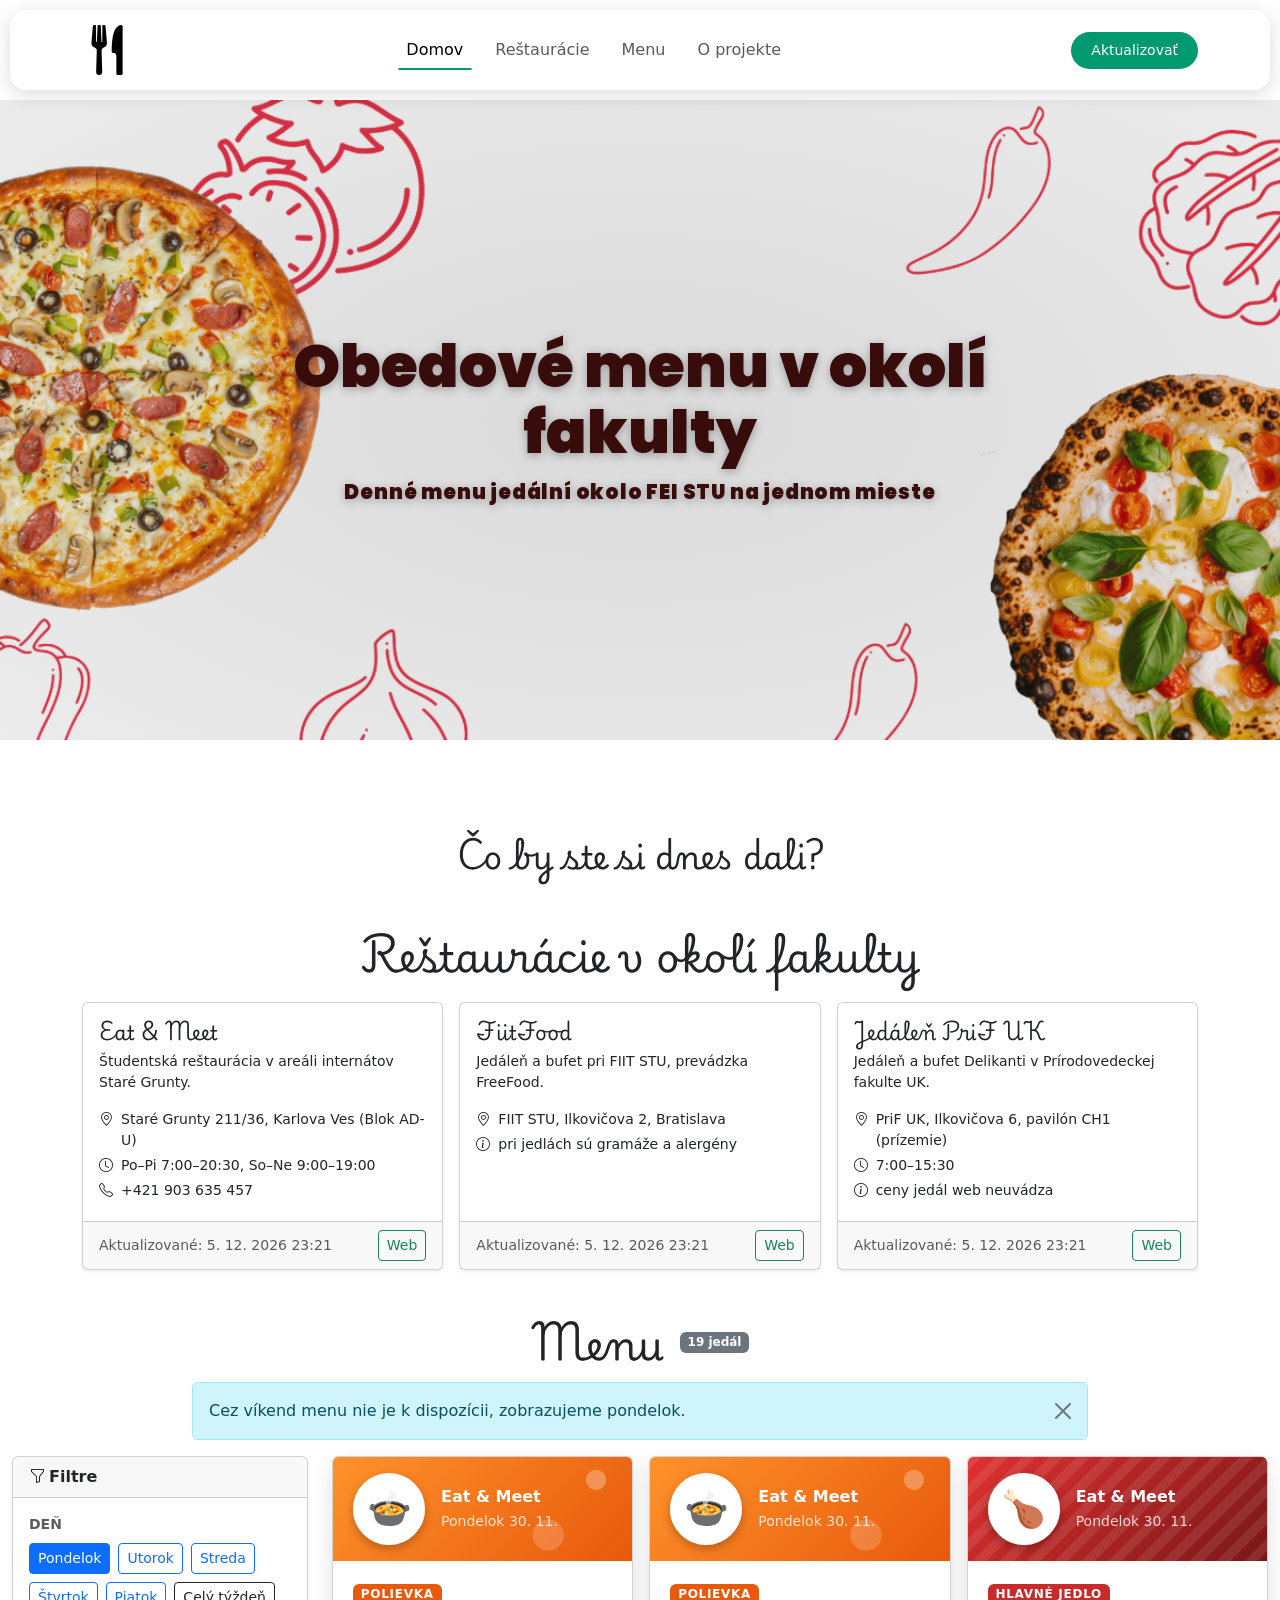
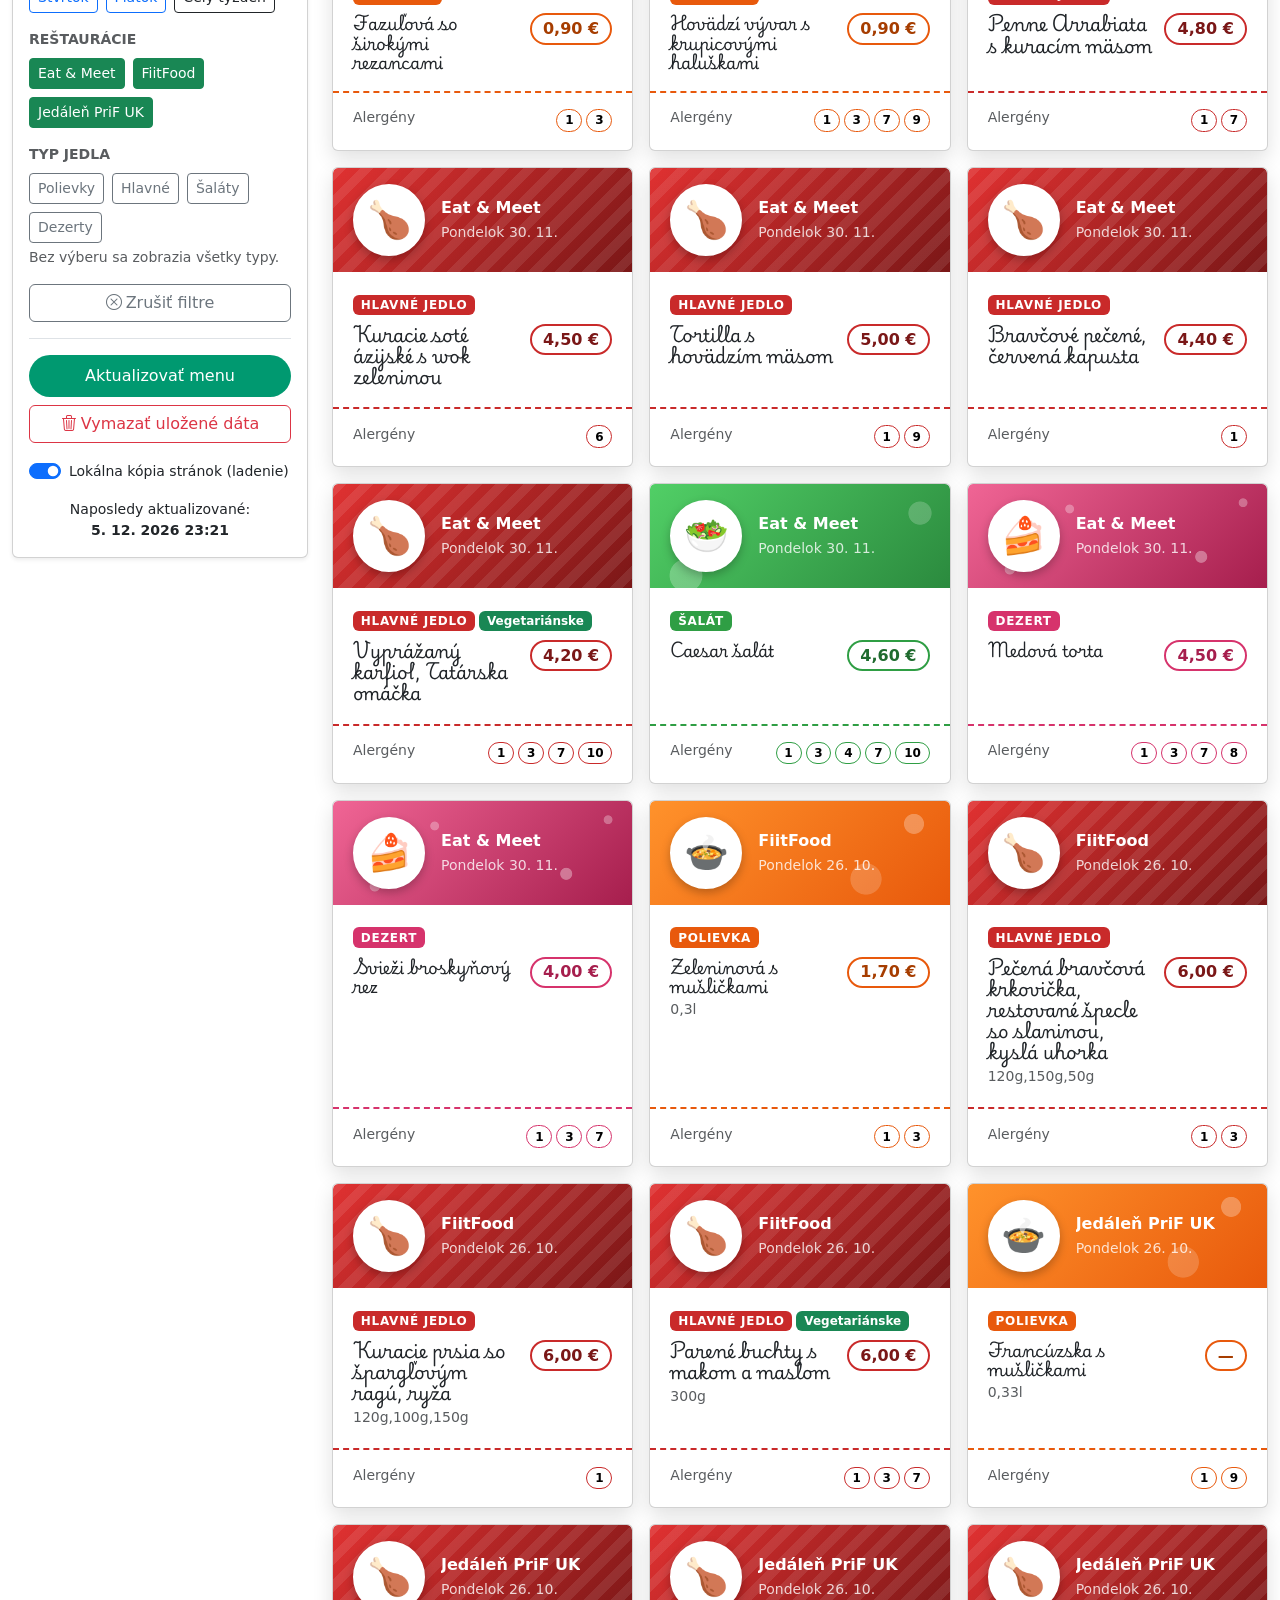
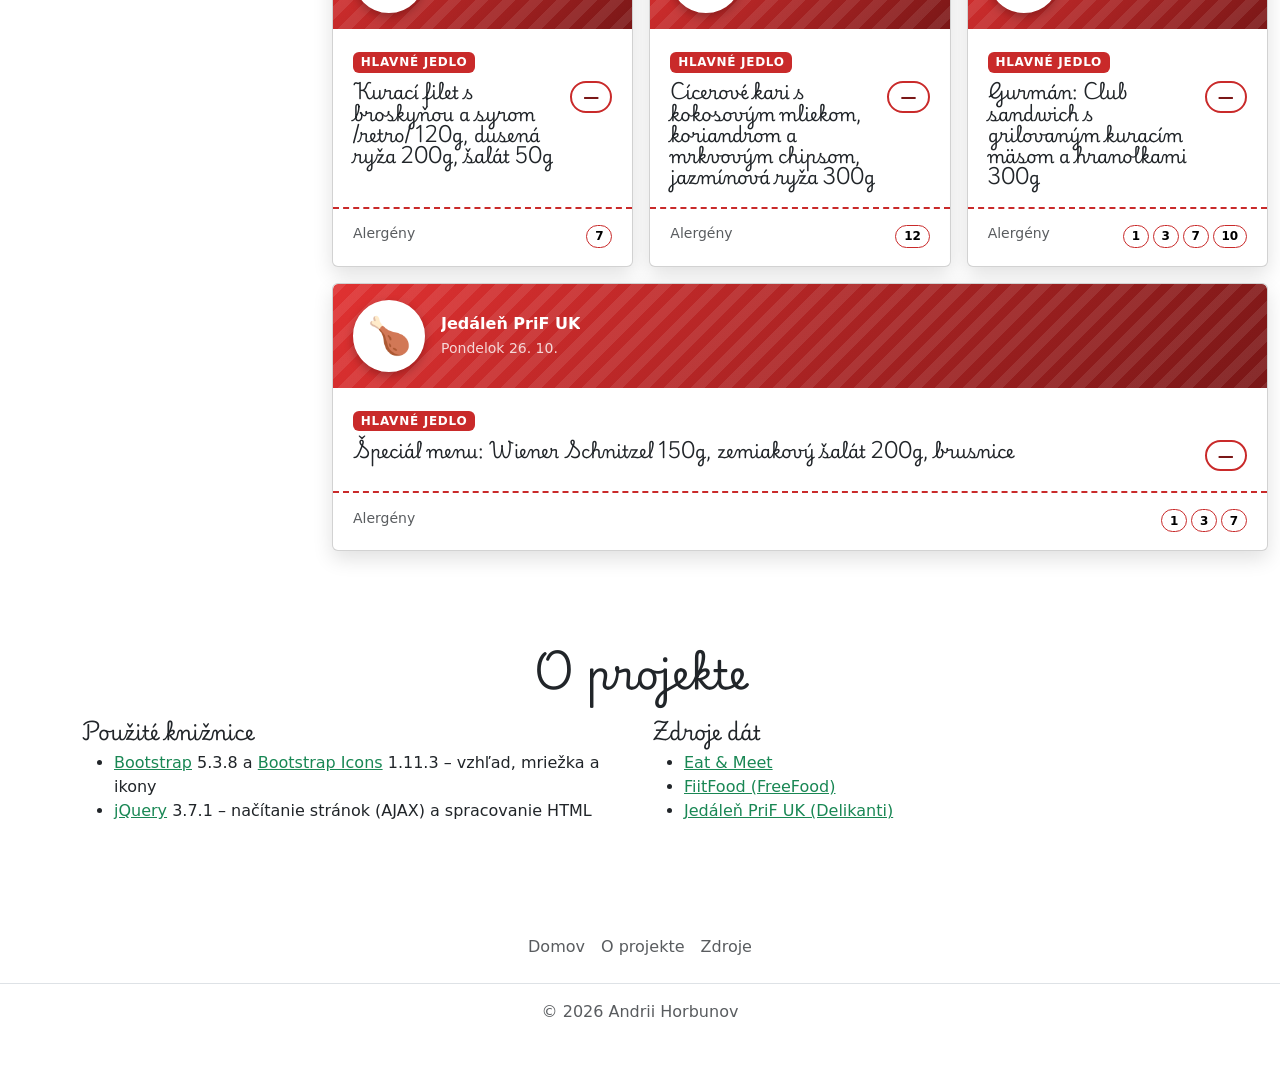
==== commit f297bca4: "Append validators output HTML CSS and reshresh readme file" ====
--- a/index.html
+++ b/index.html
@@ -30,8 +30,7 @@
                     <a class="navbar-brand me-auto d-flex flex-row" href="#top">
                         <img src="./Media/Icons/fork-knife.svg" alt="Domov – vidlica a nôž" width="50" height="50">
                     </a>
-                    <div class="offcanvas offcanvas-end" tabindex="-1" id="offcanvasNavbar"
-                        aria-labelledby="offcanvasNavbarLabel">
+                    <div class="offcanvas offcanvas-end" tabindex="-1" id="offcanvasNavbar">
                         <div class="offcanvas-header">
                             <h5 class="offcanvas-title" id="offcanvasNavbarLabel">Reštaurácie v okolí fakulty</h5>
                             <button type="button" class="btn-close" data-bs-dismiss="offcanvas"
@@ -40,16 +39,16 @@
                         <div class="offcanvas-body">
                             <ul class="navbar-nav justify-content-center flex-grow-1 pe-3">
                                 <li class="nav-item">
-                                    <a class="nav-link  mx-lg-2 active" aria-current="page" href="#top">Domov</a>
+                                    <a class="nav-link mx-lg-2 active" aria-current="page" href="#top">Domov</a>
                                 </li>
                                 <li class="nav-item">
-                                    <a class="nav-link mx-lg-2 " href="#restaurants">Reštaurácie</a>
+                                    <a class="nav-link mx-lg-2" href="#restaurants">Reštaurácie</a>
                                 </li>
                                 <li class="nav-item">
-                                    <a class="nav-link  mx-lg-2" href="#menuSection">Menu</a>
+                                    <a class="nav-link mx-lg-2" href="#menuSection">Menu</a>
                                 </li>
                                 <li class="nav-item">
-                                    <a class="nav-link mx-lg-2 " href="#about">O projekte</a>
+                                    <a class="nav-link mx-lg-2" href="#about">O projekte</a>
                                 </li>
                             </ul>
                         </div>
@@ -89,14 +88,20 @@
                                 <h3 class="h5 card-title">Eat &amp; Meet</h3>
                                 <p class="card-text small">Študentská reštaurácia v areáli internátov Staré Grunty.</p>
                                 <ul class="list-unstyled small mb-0">
-                                <li class="d-flex gap-2 mb-1"><i class="bi bi-geo-alt flex-shrink-0"></i><span>Staré Grunty 211/36, Karlova Ves (Blok AD-U)</span></li>
-                                <li class="d-flex gap-2 mb-1"><i class="bi bi-clock flex-shrink-0"></i><span>Po–Pi 7:00–20:30, So–Ne 9:00–19:00</span></li>
-                                <li class="d-flex gap-2 mb-1"><i class="bi bi-telephone flex-shrink-0"></i><span>+421 903 635 457</span></li>
+                                    <li class="d-flex gap-2 mb-1"><i class="bi bi-geo-alt flex-shrink-0"></i><span>Staré
+                                            Grunty 211/36, Karlova Ves (Blok AD-U)</span></li>
+                                    <li class="d-flex gap-2 mb-1"><i class="bi bi-clock flex-shrink-0"></i><span>Po–Pi
+                                            7:00–20:30, So–Ne 9:00–19:00</span></li>
+                                    <li class="d-flex gap-2 mb-1"><i
+                                            class="bi bi-telephone flex-shrink-0"></i><span>+421 903 635 457</span></li>
                                 </ul>
                             </div>
-                            <footer class="card-footer d-flex flex-wrap justify-content-between align-items-center gap-2">
-                                <small class="text-body-secondary">Aktualizované: <span data-last-update="eatandmeet">—</span></small>
-                                <a class="btn btn-sm btn-outline-success" href="https://eatandmeet.sk/" target="_blank" rel="noopener">Web</a>
+                            <footer
+                                class="card-footer d-flex flex-wrap justify-content-between align-items-center gap-2">
+                                <small class="text-body-secondary">Aktualizované: <span
+                                        data-last-update="eatandmeet">—</span></small>
+                                <a class="btn btn-sm btn-outline-success" href="https://eatandmeet.sk/" target="_blank"
+                                    rel="noopener">Web</a>
                             </footer>
                         </article>
                     </div>
@@ -106,13 +111,19 @@
                                 <h3 class="h5 card-title">FiitFood</h3>
                                 <p class="card-text small">Jedáleň a bufet pri FIIT STU, prevádzka FreeFood.</p>
                                 <ul class="list-unstyled small mb-0">
-                                <li class="d-flex gap-2 mb-1"><i class="bi bi-geo-alt flex-shrink-0"></i><span>FIIT STU, Ilkovičova 2, Bratislava</span></li>
-                                <li class="d-flex gap-2 mb-1"><i class="bi bi-info-circle flex-shrink-0"></i><span>pri jedlách sú gramáže a alergény</span></li>
+                                    <li class="d-flex gap-2 mb-1"><i class="bi bi-geo-alt flex-shrink-0"></i><span>FIIT
+                                            STU, Ilkovičova 2, Bratislava</span></li>
+                                    <li class="d-flex gap-2 mb-1"><i
+                                            class="bi bi-info-circle flex-shrink-0"></i><span>pri jedlách sú gramáže a
+                                            alergény</span></li>
                                 </ul>
                             </div>
-                            <footer class="card-footer d-flex flex-wrap justify-content-between align-items-center gap-2">
-                                <small class="text-body-secondary">Aktualizované: <span data-last-update="fiitfood">—</span></small>
-                                <a class="btn btn-sm btn-outline-success" href="http://www.freefood.sk/menu/" target="_blank" rel="noopener">Web</a>
+                            <footer
+                                class="card-footer d-flex flex-wrap justify-content-between align-items-center gap-2">
+                                <small class="text-body-secondary">Aktualizované: <span
+                                        data-last-update="fiitfood">—</span></small>
+                                <a class="btn btn-sm btn-outline-success" href="http://www.freefood.sk/menu/"
+                                    target="_blank" rel="noopener">Web</a>
                             </footer>
                         </article>
                     </div>
@@ -122,14 +133,21 @@
                                 <h3 class="h5 card-title">Jedáleň PriF UK</h3>
                                 <p class="card-text small">Jedáleň a bufet Delikanti v Prírodovedeckej fakulte UK.</p>
                                 <ul class="list-unstyled small mb-0">
-                                <li class="d-flex gap-2 mb-1"><i class="bi bi-geo-alt flex-shrink-0"></i><span>PriF UK, Ilkovičova 6, pavilón CH1 (prízemie)</span></li>
-                                <li class="d-flex gap-2 mb-1"><i class="bi bi-clock flex-shrink-0"></i><span>7:00–15:30</span></li>
-                                <li class="d-flex gap-2 mb-1"><i class="bi bi-info-circle flex-shrink-0"></i><span>ceny jedál web neuvádza</span></li>
+                                    <li class="d-flex gap-2 mb-1"><i class="bi bi-geo-alt flex-shrink-0"></i><span>PriF
+                                            UK, Ilkovičova 6, pavilón CH1 (prízemie)</span></li>
+                                    <li class="d-flex gap-2 mb-1"><i
+                                            class="bi bi-clock flex-shrink-0"></i><span>7:00–15:30</span></li>
+                                    <li class="d-flex gap-2 mb-1"><i
+                                            class="bi bi-info-circle flex-shrink-0"></i><span>ceny jedál web
+                                            neuvádza</span></li>
                                 </ul>
                             </div>
-                            <footer class="card-footer d-flex flex-wrap justify-content-between align-items-center gap-2">
-                                <small class="text-body-secondary">Aktualizované: <span data-last-update="prifuk">—</span></small>
-                                <a class="btn btn-sm btn-outline-success" href="https://www.delikanti.sk/" target="_blank" rel="noopener">Web</a>
+                            <footer
+                                class="card-footer d-flex flex-wrap justify-content-between align-items-center gap-2">
+                                <small class="text-body-secondary">Aktualizované: <span
+                                        data-last-update="prifuk">—</span></small>
+                                <a class="btn btn-sm btn-outline-success" href="https://www.delikanti.sk/"
+                                    target="_blank" rel="noopener">Web</a>
                             </footer>
                         </article>
                     </div>
@@ -158,28 +176,22 @@
                             <div class="mb-3">
                                 <div class="form-label small text-uppercase text-body-secondary fw-semibold">Deň</div>
                                 <div class="d-flex flex-wrap gap-2">
-                                    <input type="radio" class="btn-check" name="day" id="day-1" value="1"
-                                        autocomplete="off">
+                                    <input type="radio" class="btn-check" name="day" id="day-1" value="1">
                                     <label class="btn btn-outline-primary btn-sm" for="day-1">Pondelok</label>
 
-                                    <input type="radio" class="btn-check" name="day" id="day-2" value="2"
-                                        autocomplete="off">
+                                    <input type="radio" class="btn-check" name="day" id="day-2" value="2">
                                     <label class="btn btn-outline-primary btn-sm" for="day-2">Utorok</label>
 
-                                    <input type="radio" class="btn-check" name="day" id="day-3" value="3"
-                                        autocomplete="off">
+                                    <input type="radio" class="btn-check" name="day" id="day-3" value="3">
                                     <label class="btn btn-outline-primary btn-sm" for="day-3">Streda</label>
 
-                                    <input type="radio" class="btn-check" name="day" id="day-4" value="4"
-                                        autocomplete="off">
+                                    <input type="radio" class="btn-check" name="day" id="day-4" value="4">
                                     <label class="btn btn-outline-primary btn-sm" for="day-4">Štvrtok</label>
 
-                                    <input type="radio" class="btn-check" name="day" id="day-5" value="5"
-                                        autocomplete="off">
+                                    <input type="radio" class="btn-check" name="day" id="day-5" value="5">
                                     <label class="btn btn-outline-primary btn-sm" for="day-5">Piatok</label>
 
-                                    <input type="radio" class="btn-check" name="day" id="day-all" value="all"
-                                        autocomplete="off">
+                                    <input type="radio" class="btn-check" name="day" id="day-all" value="all">
                                     <label class="btn btn-outline-dark btn-sm" for="day-all">Celý týždeň</label>
                                 </div>
                             </div>
@@ -194,20 +206,16 @@
                                 <div class="form-label small text-uppercase text-body-secondary fw-semibold">Typ jedla
                                 </div>
                                 <div class="d-flex flex-wrap gap-2" role="group" aria-label="Typ jedla">
-                                    <input type="checkbox" class="btn-check" name="t-type" id="t-soup" value="soup"
-                                        autocomplete="off">
+                                    <input type="checkbox" class="btn-check" name="t-type" id="t-soup" value="soup">
                                     <label class="btn btn-outline-secondary btn-sm" for="t-soup">Polievky</label>
 
-                                    <input type="checkbox" class="btn-check" name="t-type" id="t-main" value="main"
-                                        autocomplete="off">
+                                    <input type="checkbox" class="btn-check" name="t-type" id="t-main" value="main">
                                     <label class="btn btn-outline-secondary btn-sm" for="t-main">Hlavné</label>
 
-                                    <input type="checkbox" class="btn-check" name="t-type" id="t-salad" value="salad"
-                                        autocomplete="off">
+                                    <input type="checkbox" class="btn-check" name="t-type" id="t-salad" value="salad">
                                     <label class="btn btn-outline-secondary btn-sm" for="t-salad">Šaláty</label>
 
-                                    <input type="checkbox" class="btn-check" name="t-type" id="t-sweet" value="sweet"
-                                        autocomplete="off">
+                                    <input type="checkbox" class="btn-check" name="t-type" id="t-sweet" value="sweet">
                                     <label class="btn btn-outline-secondary btn-sm" for="t-sweet">Dezerty</label>
                                 </div>
                                 <div class="form-text">Bez výberu sa zobrazia všetky typy.</div>
@@ -226,8 +234,7 @@
                                 </button>
 
                                 <div class="form-check form-switch mt-3">
-                                    <input class="form-check-input" type="checkbox" role="switch" id="sourceLocal"
-                                        autocomplete="off">
+                                    <input class="form-check-input" type="checkbox" role="switch" id="sourceLocal">
                                     <label class="form-check-label small" for="sourceLocal">Lokálna kópia stránok
                                         (ladenie)</label>
                                 </div>
@@ -247,7 +254,7 @@
                         <div id="menuLoading" class="d-flex flex-wrap gap-3 placeholder-glow" role="status">
                             <span class="visually-hidden">Načítavam menu…</span>
 
-                            <article class="card dish-card dish-card--skeleton" aria-hidden="true">
+                            <div class="card dish-card dish-card--skeleton" aria-hidden="true">
                                 <header class="card-header d-flex align-items-center gap-3">
                                     <div class="dish-photo placeholder flex-shrink-0"></div>
                                     <div class="flex-grow-1">
@@ -265,9 +272,9 @@
                                     <span class="placeholder col-1 me-1"></span>
                                     <span class="placeholder col-1"></span>
                                 </footer>
-                            </article>
-
-                            <article class="card dish-card dish-card--skeleton" aria-hidden="true">
+                            </div>
+
+                            <div class="card dish-card dish-card--skeleton" aria-hidden="true">
                                 <header class="card-header d-flex align-items-center gap-3">
                                     <div class="dish-photo placeholder flex-shrink-0"></div>
                                     <div class="flex-grow-1">
@@ -285,9 +292,9 @@
                                     <span class="placeholder col-1 me-1"></span>
                                     <span class="placeholder col-1"></span>
                                 </footer>
-                            </article>
-
-                            <article class="card dish-card dish-card--skeleton" aria-hidden="true">
+                            </div>
+
+                            <div class="card dish-card dish-card--skeleton" aria-hidden="true">
                                 <header class="card-header d-flex align-items-center gap-3">
                                     <div class="dish-photo placeholder flex-shrink-0"></div>
                                     <div class="flex-grow-1">
@@ -305,7 +312,7 @@
                                     <span class="placeholder col-1 me-1"></span>
                                     <span class="placeholder col-1"></span>
                                 </footer>
-                            </article>
+                            </div>
                         </div>
 
                         <div id="menuEmpty" class="text-center py-5 m-auto d-none" role="status">
@@ -347,19 +354,26 @@
                     <div class="col-12 col-md-6">
                         <h3 class="h5">Použité knižnice</h3>
                         <ul>
-                            <li><a class="link-success" href="https://getbootstrap.com/" target="_blank" rel="noopener">Bootstrap</a> 5.3.8 a
-                                <a class="link-success" href="https://icons.getbootstrap.com/" target="_blank" rel="noopener">Bootstrap Icons</a> 1.11.3
-                                – vzhľad, mriežka a ikony</li>
-                            <li><a class="link-success" href="https://jquery.com/" target="_blank" rel="noopener">jQuery</a> 3.7.1
+                            <li><a class="link-success" href="https://getbootstrap.com/" target="_blank"
+                                    rel="noopener">Bootstrap</a> 5.3.8 a
+                                <a class="link-success" href="https://icons.getbootstrap.com/" target="_blank"
+                                    rel="noopener">Bootstrap Icons</a> 1.11.3
+                                – vzhľad, mriežka a ikony
+                            </li>
+                            <li><a class="link-success" href="https://jquery.com/" target="_blank"
+                                    rel="noopener">jQuery</a> 3.7.1
                                 – načítanie stránok (AJAX) a spracovanie HTML</li>
                         </ul>
                     </div>
                     <div class="col-12 col-md-6">
                         <h3 class="h5">Zdroje dát</h3>
                         <ul>
-                            <li><a class="link-success" href="https://eatandmeet.sk/" target="_blank" rel="noopener">Eat &amp; Meet</a></li>
-                            <li><a class="link-success" href="http://www.freefood.sk/menu/" target="_blank" rel="noopener">FiitFood (FreeFood)</a></li>
-                            <li><a class="link-success" href="https://www.delikanti.sk/" target="_blank" rel="noopener">Jedáleň PriF UK (Delikanti)</a></li>
+                            <li><a class="link-success" href="https://eatandmeet.sk/" target="_blank" rel="noopener">Eat
+                                    &amp; Meet</a></li>
+                            <li><a class="link-success" href="http://www.freefood.sk/menu/" target="_blank"
+                                    rel="noopener">FiitFood (FreeFood)</a></li>
+                            <li><a class="link-success" href="https://www.delikanti.sk/" target="_blank"
+                                    rel="noopener">Jedáleň PriF UK (Delikanti)</a></li>
                         </ul>
                     </div>
                 </div>
--- a/Style/Style.css
+++ b/Style/Style.css
@@ -167,7 +167,6 @@
   padding: .9rem 1.25rem 1.1rem;
 }
 
-/* fotka / emoji v kruhu */
 .dish-photo {
   width: 4.5rem;
   height: 4.5rem;
@@ -297,20 +296,23 @@
   height: auto;
 }
 
+
 .poster-overlay {
   position: absolute;
   inset: 0;
   padding: 1rem;
-  background: radial-gradient(ellipse at center, rgb(0 0 0 / .5), rgb(0 0 0 / .25));
-}
+  background: radial-gradient(ellipse at center, rgba(66, 65, 65, 0.2), rgba(64, 64, 64, 0.1));
+}
+
 
 .poster-title,
 .poster-subtitle {
   font-family: StrictFont, sans-serif;
   font-weight: 900;
-  color: #fff;
-  text-shadow: 0 .15rem .6rem rgb(0 0 0 / .6);
-}
+  color: #390c0c;
+  text-shadow: 0 .15rem .6rem rgb(0 0 0 / .3);
+}
+
 
 .poster-title {
   margin: 0;
@@ -319,6 +321,7 @@
   line-height: 1.1;
 }
 
+
 .poster-subtitle {
   margin: .75rem 0 0;
   font-size: clamp(.75rem, 1.8vw, 1.25rem);
@@ -341,12 +344,3 @@
   display: flow-root;
 }
 
-@media (min-width: 992px) {
-  .filters-card {
-    position: sticky;
-    top: 6.75rem;
-    z-index: 1;
-    max-height: calc(100vh - 7.5rem);
-    overflow-y: auto;
-  }
-}
